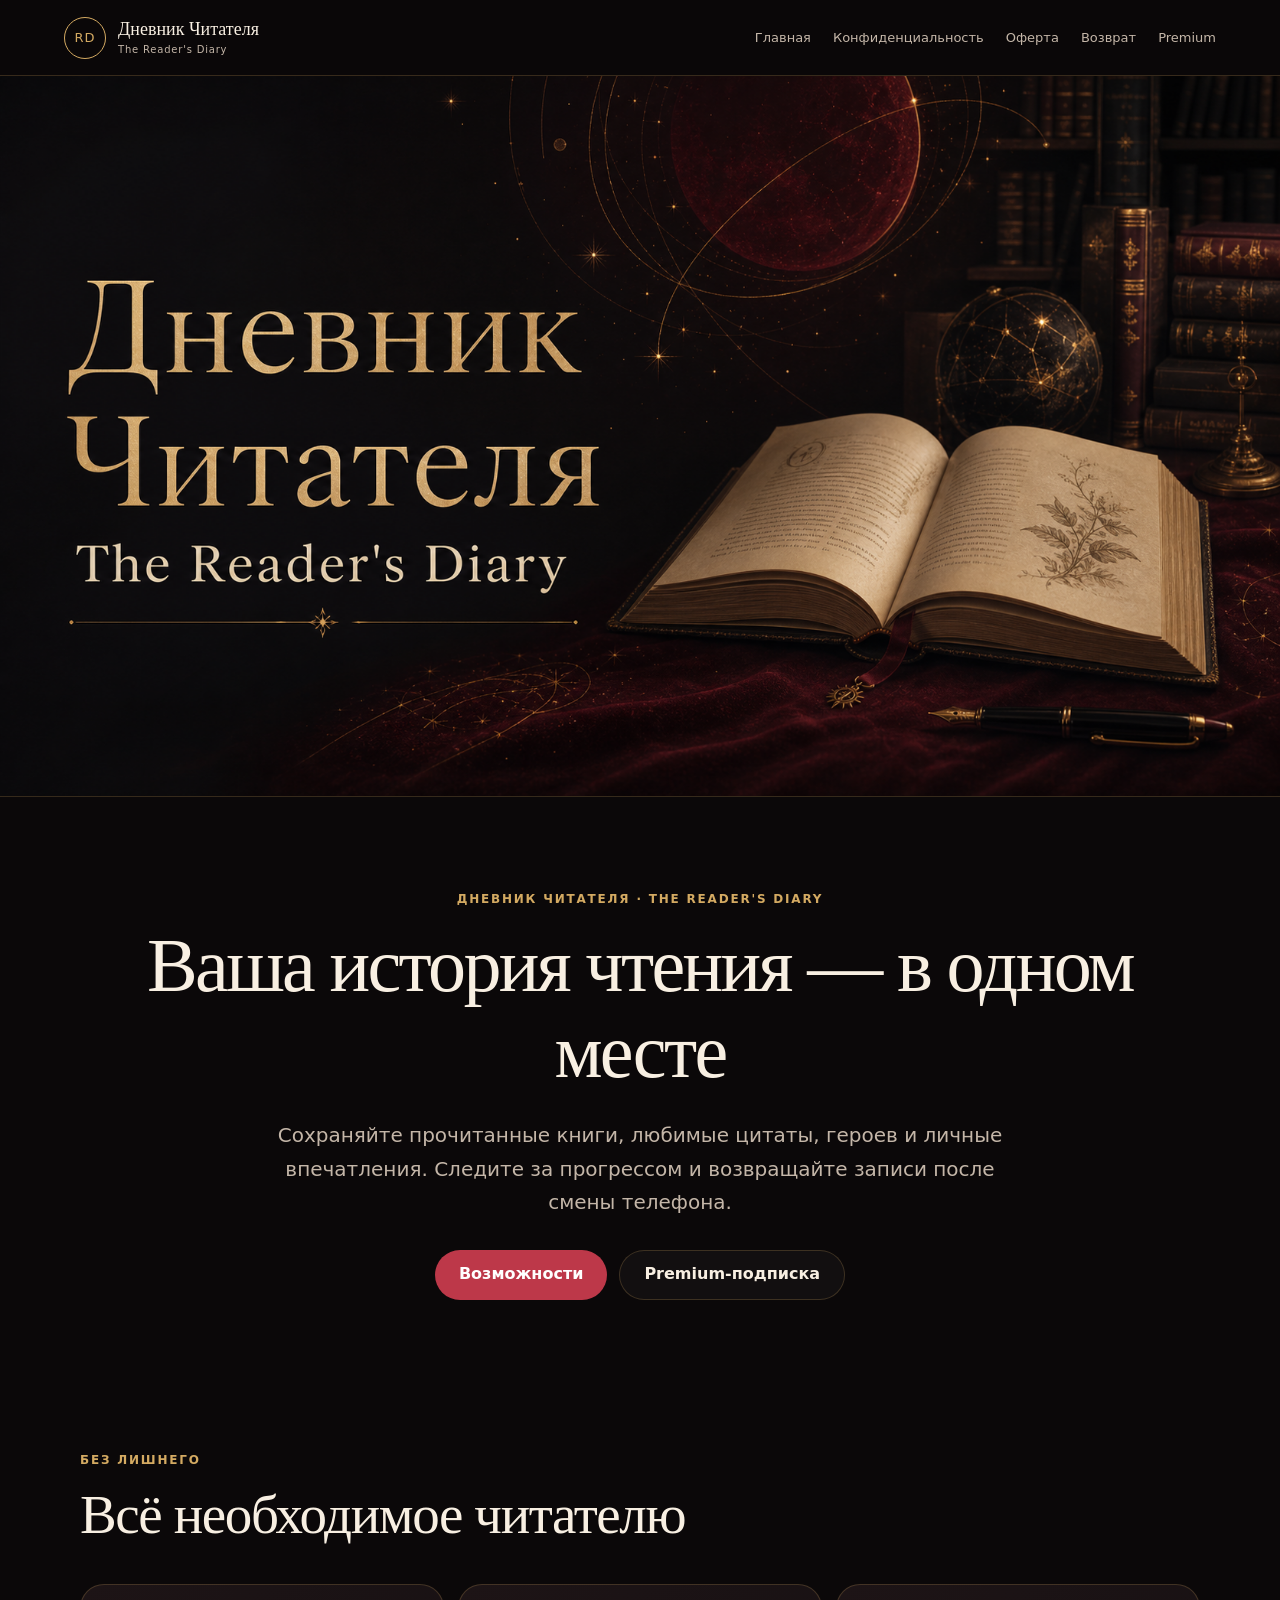
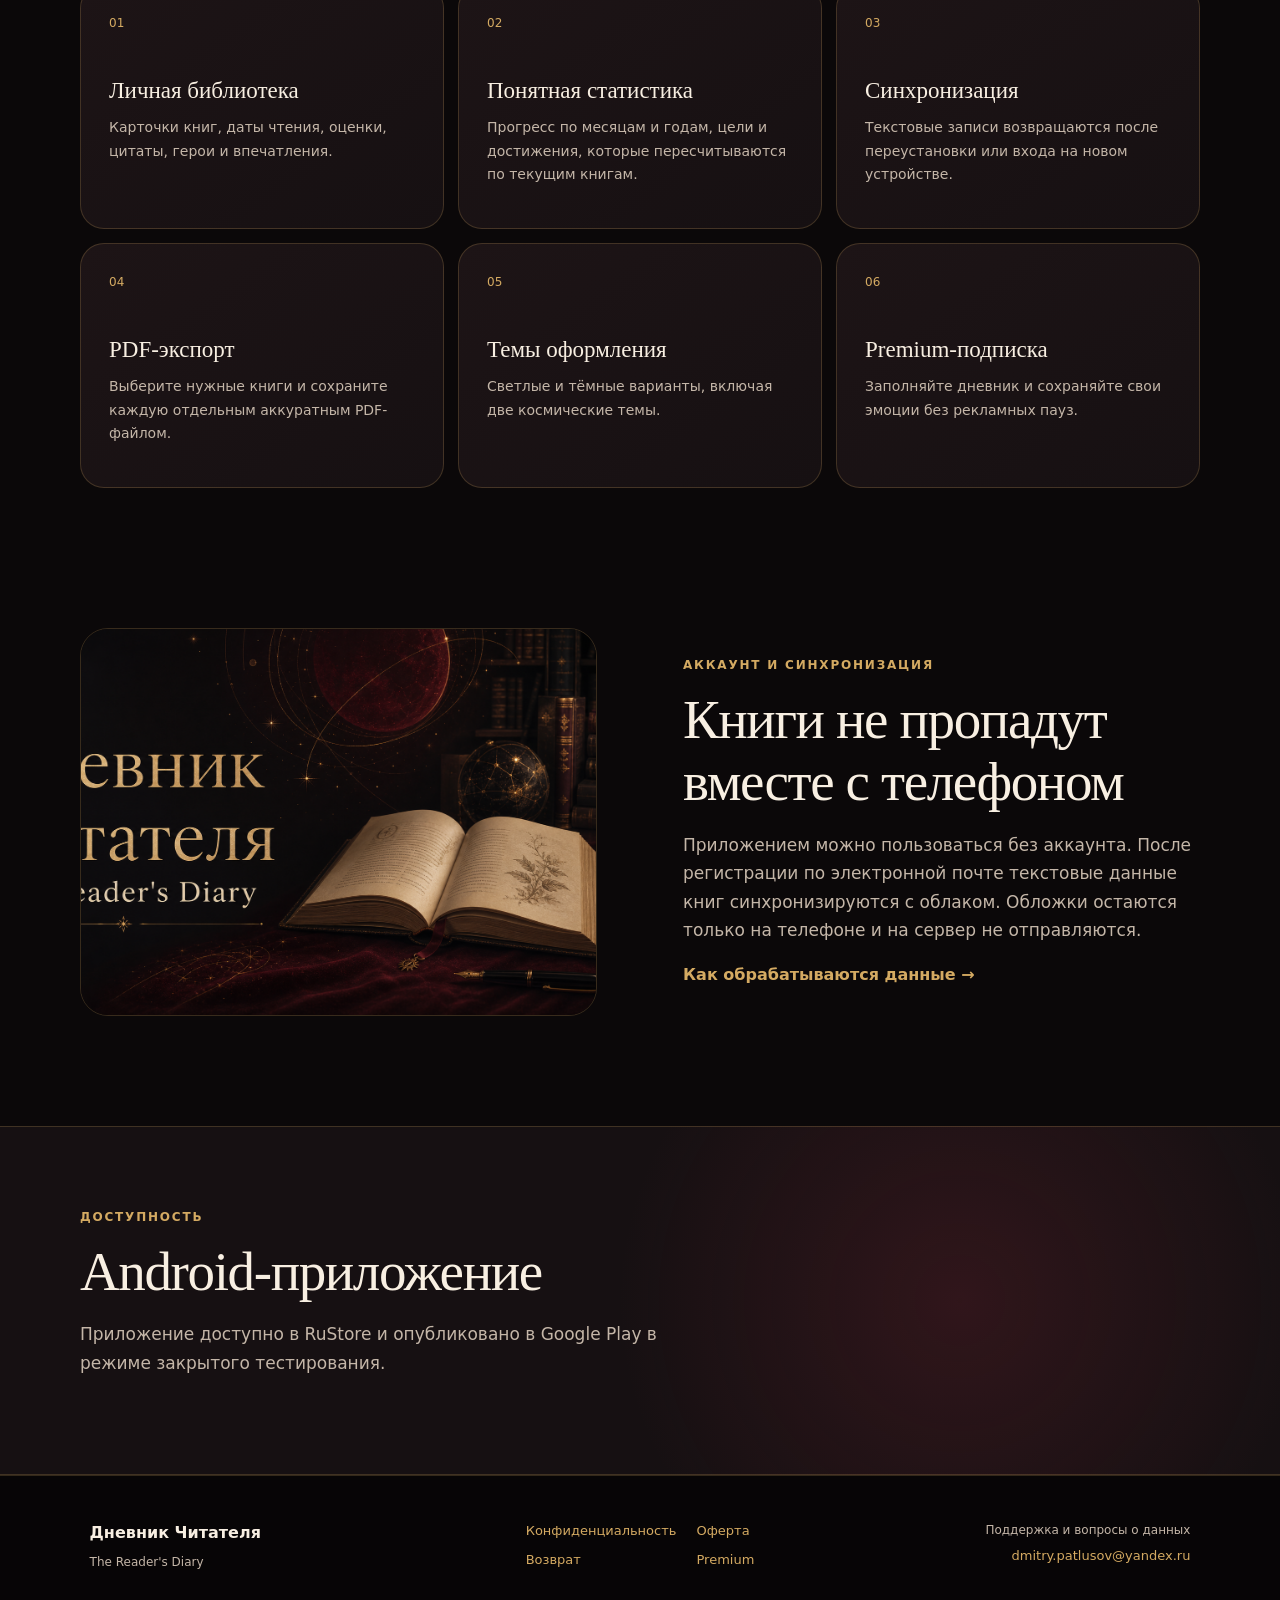
==== index.html @ 4d22120c "Публикация официального сайта" ====
<!DOCTYPE html><html lang="ru"><head><meta charSet="utf-8"/><meta name="viewport" content="width=device-width, initial-scale=1"/><link rel="preload" href="/og.png" as="image"/><link rel="stylesheet" href="/styles.css"/><title>Дневник Читателя — The Reader&#x27;s Diary</title><meta name="description" content="Официальный сайт приложения «Дневник Читателя»: книги, цитаты, статистика, синхронизация и Premium."/><meta property="og:title" content="Дневник Читателя — The Reader&#x27;s Diary"/><meta property="og:description" content="Сохраняйте книги, цитаты и личные впечатления."/><meta property="og:type" content="website"/><meta property="og:locale" content="ru_RU"/><meta property="og:image" content="https://readersdiaryapp.ru/og.png"/><meta name="twitter:card" content="summary_large_image"/><meta name="twitter:title" content="Дневник Читателя — The Reader&#x27;s Diary"/><meta name="twitter:description" content="Сохраняйте книги, цитаты и личные впечатления."/><meta name="twitter:image" content="https://readersdiaryapp.ru/og.png"/>
</head><body><header class="topbar"><a href="/" class="brand" aria-label="На главную"><span class="brandMark">RD</span><span><b>Дневник Читателя</b><small>The Reader&#x27;s Diary</small></span></a><nav aria-label="Основная навигация"><a href="/">Главная</a><a href="/privacy.html">Конфиденциальность</a><a href="/offer.html">Оферта</a><a href="/refunds.html">Возврат</a><a href="/premium.html">Premium</a></nav></header><main><section class="homeHero"><img src="/og.png" alt="Дневник Читателя — книга в домашней библиотеке"/></section><section class="intro contentWidth"><p class="eyebrow">Дневник Читателя · The Reader&#x27;s Diary</p><h1>Ваша история чтения — в одном месте</h1><p class="lead">Сохраняйте прочитанные книги, любимые цитаты, героев и личные впечатления. Следите за прогрессом и возвращайте записи после смены телефона.</p><div class="buttonRow"><a class="primaryButton" href="#possibilities">Возможности</a><a href="/premium.html" class="secondaryButton">Premium-подписка</a></div></section><section class="featureSection contentWidth" id="possibilities"><div class="sectionHeading"><p class="eyebrow">Без лишнего</p><h2>Всё необходимое читателю</h2></div><div class="featureGrid"><article class="featureCard"><span>01</span><h3>Личная библиотека</h3><p>Карточки книг, даты чтения, оценки, цитаты, герои и впечатления.</p></article><article class="featureCard"><span>02</span><h3>Понятная статистика</h3><p>Прогресс по месяцам и годам, цели и достижения, которые пересчитываются по текущим книгам.</p></article><article class="featureCard"><span>03</span><h3>Синхронизация</h3><p>Текстовые записи возвращаются после переустановки или входа на новом устройстве.</p></article><article class="featureCard"><span>04</span><h3>PDF-экспорт</h3><p>Выберите нужные книги и сохраните каждую отдельным аккуратным PDF-файлом.</p></article><article class="featureCard"><span>05</span><h3>Темы оформления</h3><p>Светлые и тёмные варианты, включая две космические темы.</p></article><article class="featureCard"><span>06</span><h3>Premium-подписка</h3><p>Заполняйте дневник и сохраняйте свои эмоции без рекламных пауз.</p></article></div></section><section class="syncSection contentWidth"><div class="visualCrop"><img src="/og.png" alt=""/></div><div><p class="eyebrow">Аккаунт и синхронизация</p><h2>Книги не пропадут вместе с телефоном</h2><p>Приложением можно пользоваться без аккаунта. После регистрации по электронной почте текстовые данные книг синхронизируются с облаком. Обложки остаются только на телефоне и на сервер не отправляются.</p><a href="/privacy.html" class="textLink">Как обрабатываются данные →</a></div></section><section class="storeSection"><div class="contentWidth"><p class="eyebrow">Доступность</p><h2>Android-приложение</h2><p>Приложение доступно в RuStore и опубликовано в Google Play в режиме закрытого тестирования.</p></div></section></main><footer><div><b>Дневник Читателя</b><span>The Reader&#x27;s Diary</span></div><div class="footerLinks"><a href="/privacy.html">Конфиденциальность</a><a href="/offer.html">Оферта</a><a href="/refunds.html">Возврат</a><a href="/premium.html">Premium</a></div><div><span>Поддержка и вопросы о данных</span><a href="mailto:dmitry.patlusov@yandex.ru">dmitry.patlusov@yandex.ru</a></div></footer></body></html>
---- styles.css ----
:root {
  --paper: #f4ecdf;
  --ink: #f8efe2;
  --muted: #c4b6a8;
  --night: #0b0809;
  --panel: #161012;
  --panel-2: #1d1416;
  --wine: #7e2634;
  --red: #bd3849;
  --gold: #d4aa62;
  --line: rgba(212, 170, 98, .22);
}

* { box-sizing: border-box; }
html { scroll-behavior: smooth; }
body {
  margin: 0;
  background: var(--night);
  color: var(--ink);
  font-family: Inter, ui-sans-serif, system-ui, -apple-system, "Segoe UI", sans-serif;
  line-height: 1.68;
}
a { color: inherit; }
img { display: block; max-width: 100%; }
.contentWidth { width: min(1120px, calc(100% - 40px)); margin-inline: auto; }

.topbar {
  position: sticky;
  top: 0;
  z-index: 20;
  display: flex;
  min-height: 76px;
  align-items: center;
  justify-content: space-between;
  gap: 28px;
  padding: 12px clamp(20px, 5vw, 72px);
  border-bottom: 1px solid var(--line);
  background: rgba(11, 8, 9, .92);
  backdrop-filter: blur(18px);
}
.brand { display: flex; align-items: center; gap: 12px; text-decoration: none; }
.brand > span:last-child { display: grid; line-height: 1.15; }
.brand b { font-family: Georgia, serif; font-size: 18px; font-weight: 500; }
.brand small { margin-top: 4px; color: var(--muted); font-size: 10px; letter-spacing: .08em; }
.brandMark {
  display: grid;
  width: 42px;
  height: 42px;
  flex: 0 0 42px;
  place-items: center;
  border: 1px solid var(--gold);
  border-radius: 50%;
  color: var(--gold);
  font-size: 13px;
  letter-spacing: .08em;
}
nav { display: flex; flex-wrap: wrap; justify-content: flex-end; gap: 22px; }
nav a { color: var(--muted); text-decoration: none; font-size: 13px; }
nav a:hover, footer a:hover, .textLink:hover { color: var(--gold); }

.homeHero { overflow: hidden; border-bottom: 1px solid var(--line); background: #090708; }
.homeHero img { width: 100%; max-height: 720px; object-fit: cover; }
.intro { padding: 92px 0 78px; text-align: center; }
.intro .lead { max-width: 780px; margin-inline: auto; }
.eyebrow { margin: 0 0 14px; color: var(--gold); font-size: 12px; font-weight: 800; letter-spacing: .15em; text-transform: uppercase; }
h1, h2, h3 { font-family: Georgia, "Times New Roman", serif; line-height: 1.13; }
h1 { margin: 0; font-size: clamp(44px, 6vw, 76px); font-weight: 500; letter-spacing: -.035em; }
h2 { margin: 0; font-size: clamp(34px, 4.5vw, 55px); font-weight: 500; letter-spacing: -.025em; }
h3 { margin: 0; font-size: 23px; font-weight: 500; }
.lead { margin-top: 24px; color: var(--muted); font-size: clamp(17px, 2vw, 20px); }
.buttonRow { display: flex; flex-wrap: wrap; justify-content: center; gap: 12px; margin-top: 30px; }
.primaryButton, .secondaryButton {
  display: inline-flex;
  min-height: 50px;
  align-items: center;
  justify-content: center;
  padding: 0 24px;
  border-radius: 999px;
  text-decoration: none;
  font-weight: 750;
}
.primaryButton { background: var(--red); color: white; }
.secondaryButton { border: 1px solid var(--line); background: rgba(255,255,255,.03); }

.featureSection { padding: 72px 0 110px; }
.sectionHeading { max-width: 720px; margin-bottom: 38px; }
.featureGrid { display: grid; grid-template-columns: repeat(3, 1fr); gap: 14px; }
.featureCard {
  min-height: 245px;
  padding: 28px;
  border: 1px solid var(--line);
  border-radius: 24px;
  background: linear-gradient(145deg, var(--panel-2), var(--panel));
}
.featureCard > span { display: block; margin-bottom: 45px; color: var(--gold); font-size: 12px; }
.featureCard p { margin: 12px 0 0; color: var(--muted); font-size: 14px; }

.syncSection { display: grid; grid-template-columns: 1fr 1fr; align-items: center; gap: clamp(36px, 7vw, 86px); padding: 30px 0 110px; }
.syncSection p:not(.eyebrow) { color: var(--muted); font-size: 17px; }
.visualCrop { overflow: hidden; aspect-ratio: 4 / 3; border: 1px solid var(--line); border-radius: 28px; }
.visualCrop img { width: 100%; height: 100%; object-fit: cover; object-position: 74% center; transform: scale(1.02); }
.textLink { color: var(--gold); font-weight: 700; text-decoration: none; }
.storeSection { padding: 80px 0; border-block: 1px solid var(--line); background: radial-gradient(circle at 75% 50%, rgba(126,38,52,.25), transparent 35%), var(--panel); }
.storeSection p:not(.eyebrow) { max-width: 650px; color: var(--muted); font-size: 17px; }

.pageHero {
  display: grid;
  grid-template-columns: minmax(0, .9fr) minmax(360px, 1.1fr);
  min-height: 470px;
  align-items: center;
  gap: clamp(30px, 6vw, 90px);
  padding: 64px clamp(20px, 7vw, 110px);
  border-bottom: 1px solid var(--line);
  background: radial-gradient(circle at 25% 30%, rgba(126,38,52,.22), transparent 35%), var(--night);
}
.pageHero > div:first-child { max-width: 720px; }
.pageHero p:not(.eyebrow) { max-width: 640px; margin-top: 22px; color: var(--muted); font-size: 17px; }
.pageHeroImage { overflow: hidden; aspect-ratio: 16 / 9; border: 1px solid var(--line); border-radius: 26px; box-shadow: 0 28px 70px rgba(0,0,0,.4); }
.pageHeroImage img { width: 100%; height: 100%; object-fit: cover; object-position: 78% center; }

.document { padding: 58px 0 110px; }
.document > section {
  display: grid;
  grid-template-columns: 70px minmax(0, 1fr);
  gap: 24px;
  padding: 46px 0;
  border-bottom: 1px solid var(--line);
}
.document > section:last-child { border-bottom: 0; }
.sectionNumber { padding-top: 8px; color: var(--gold); font-size: 12px; letter-spacing: .1em; }
.document h2 { font-size: clamp(28px, 3.5vw, 40px); }
.document p, .document li { color: var(--muted); }
.document a { color: var(--gold); }
.document ul { display: grid; gap: 11px; padding-left: 22px; }
.document aside { margin-top: 24px; padding: 24px; border: 1px solid var(--line); border-radius: 20px; background: var(--panel); }
.document aside b { color: var(--ink); }
.document aside p:last-child, .document aside ol:last-child { margin-bottom: 0; }
.document .danger { border-color: rgba(189,56,73,.45); background: linear-gradient(145deg, rgba(126,38,52,.22), var(--panel)); }
.table { overflow: hidden; margin: 24px 0; border: 1px solid var(--line); border-radius: 20px; }
.table div { display: grid; grid-template-columns: minmax(180px, .34fr) 1fr; gap: 22px; padding: 18px 20px; border-bottom: 1px solid var(--line); background: var(--panel); }
.table div:last-child { border-bottom: 0; }
.table span { color: var(--muted); }
.tariffGrid { display: grid; grid-template-columns: repeat(3, 1fr); gap: 12px; margin: 24px 0; }
.tariffGrid div { padding: 20px; border: 1px solid var(--line); border-radius: 999px; background: var(--panel); text-align: center; }
.tariffGrid.featured div:first-child { border-color: var(--gold); color: var(--gold); }

footer {
  display: grid;
  grid-template-columns: 1fr auto 1fr;
  align-items: start;
  gap: 36px;
  padding: 44px clamp(20px, 7vw, 110px);
  border-top: 1px solid var(--line);
  background: #070506;
}
footer > div { display: grid; gap: 5px; }
footer > div:last-child { justify-self: end; text-align: right; }
footer span { color: var(--muted); font-size: 12px; }
footer a { color: var(--gold); text-decoration: none; font-size: 13px; }
.footerLinks { grid-template-columns: repeat(2, auto); gap: 7px 20px; }

@media (max-width: 850px) {
  nav { display: none; }
  .homeHero img { min-height: 360px; object-fit: cover; object-position: 60% center; }
  .featureGrid { grid-template-columns: repeat(2, 1fr); }
  .syncSection, .pageHero { grid-template-columns: 1fr; }
  .pageHero { min-height: auto; padding-block: 56px; }
  .pageHeroImage { order: -1; }
  .tariffGrid { grid-template-columns: repeat(2, 1fr); }
  footer { grid-template-columns: 1fr; }
  footer > div:last-child { justify-self: start; text-align: left; }
}

@media (max-width: 560px) {
  .brand small { display: none; }
  .homeHero img { min-height: 290px; object-position: 63% center; }
  .intro { padding-top: 64px; }
  .featureGrid { grid-template-columns: 1fr; }
  .featureCard { min-height: 205px; }
  .document > section { grid-template-columns: 1fr; gap: 6px; padding: 38px 0; }
  .table div { grid-template-columns: 1fr; gap: 5px; }
  .tariffGrid { grid-template-columns: 1fr; }
  .buttonRow { align-items: stretch; flex-direction: column; }
  .pageHero { padding-inline: 20px; }
  .pageHeroImage { border-radius: 18px; }
}

@media (prefers-reduced-motion: reduce) { html { scroll-behavior: auto; } }
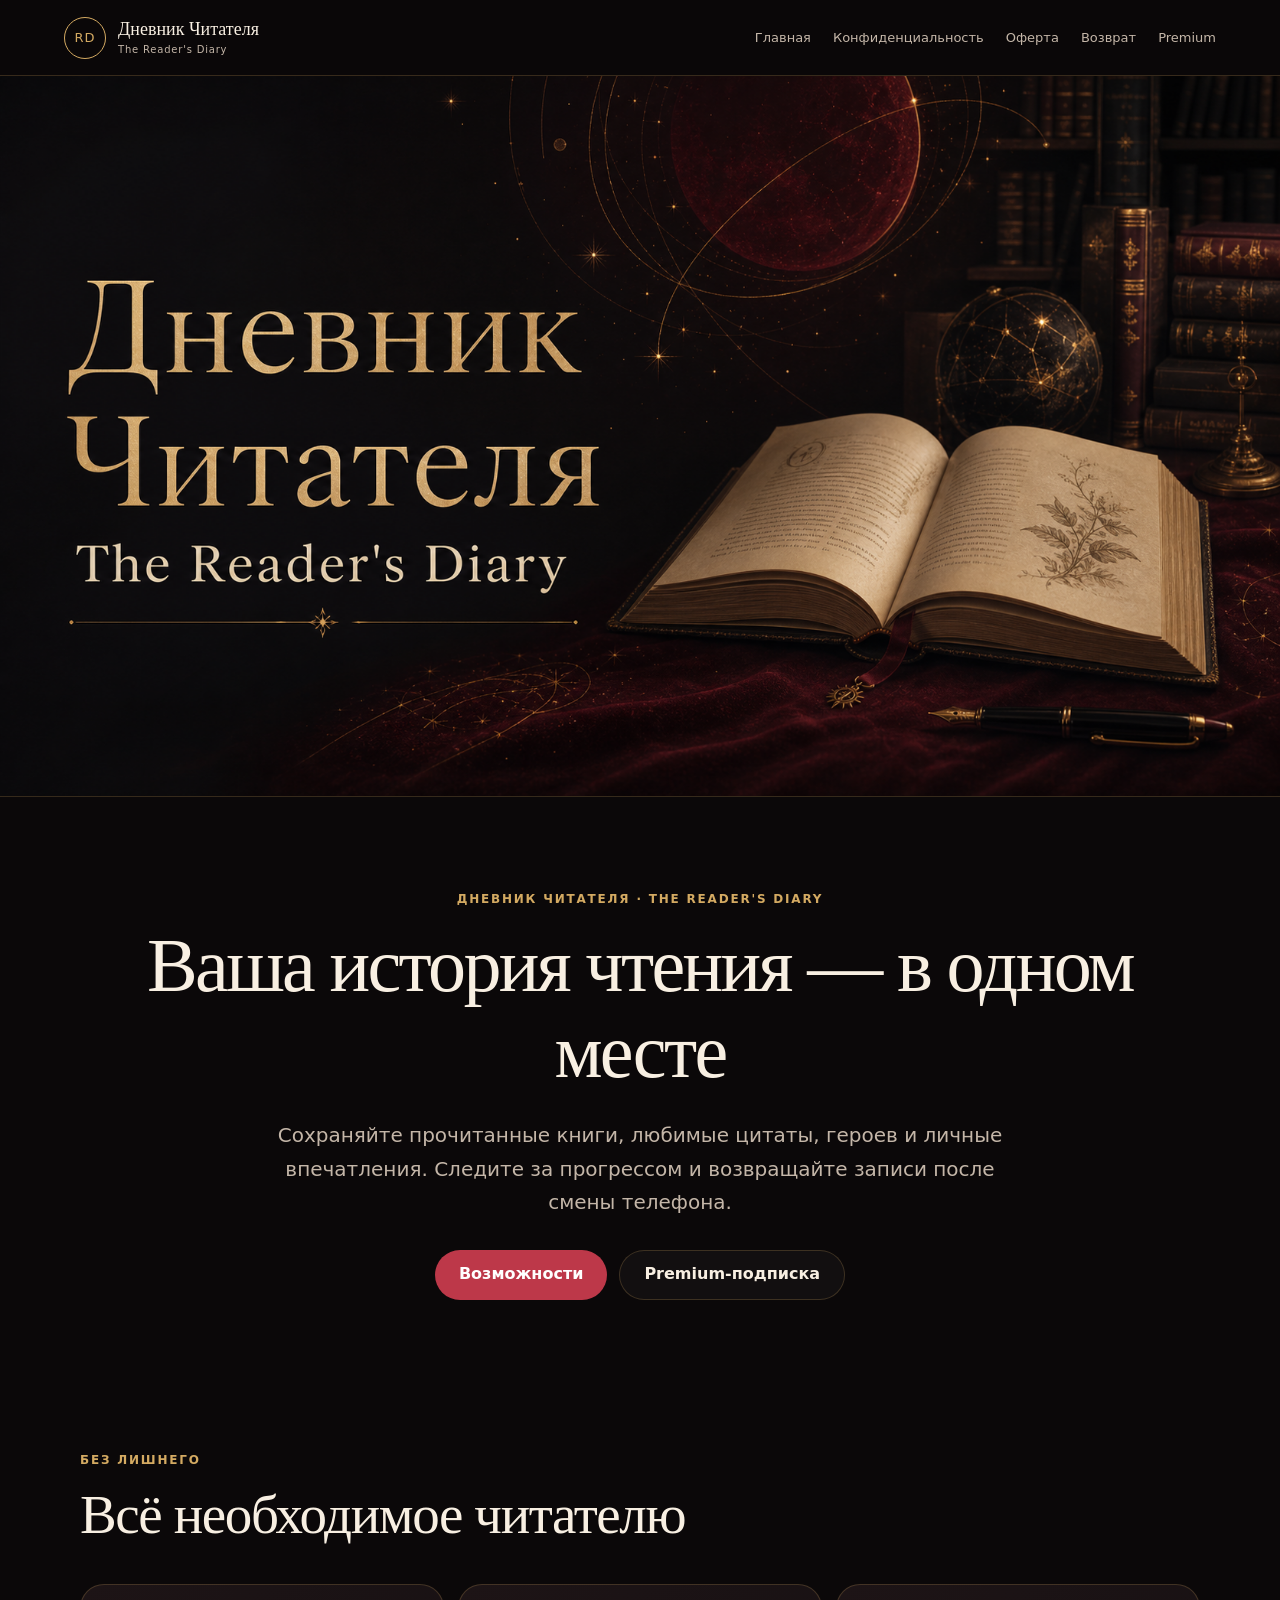
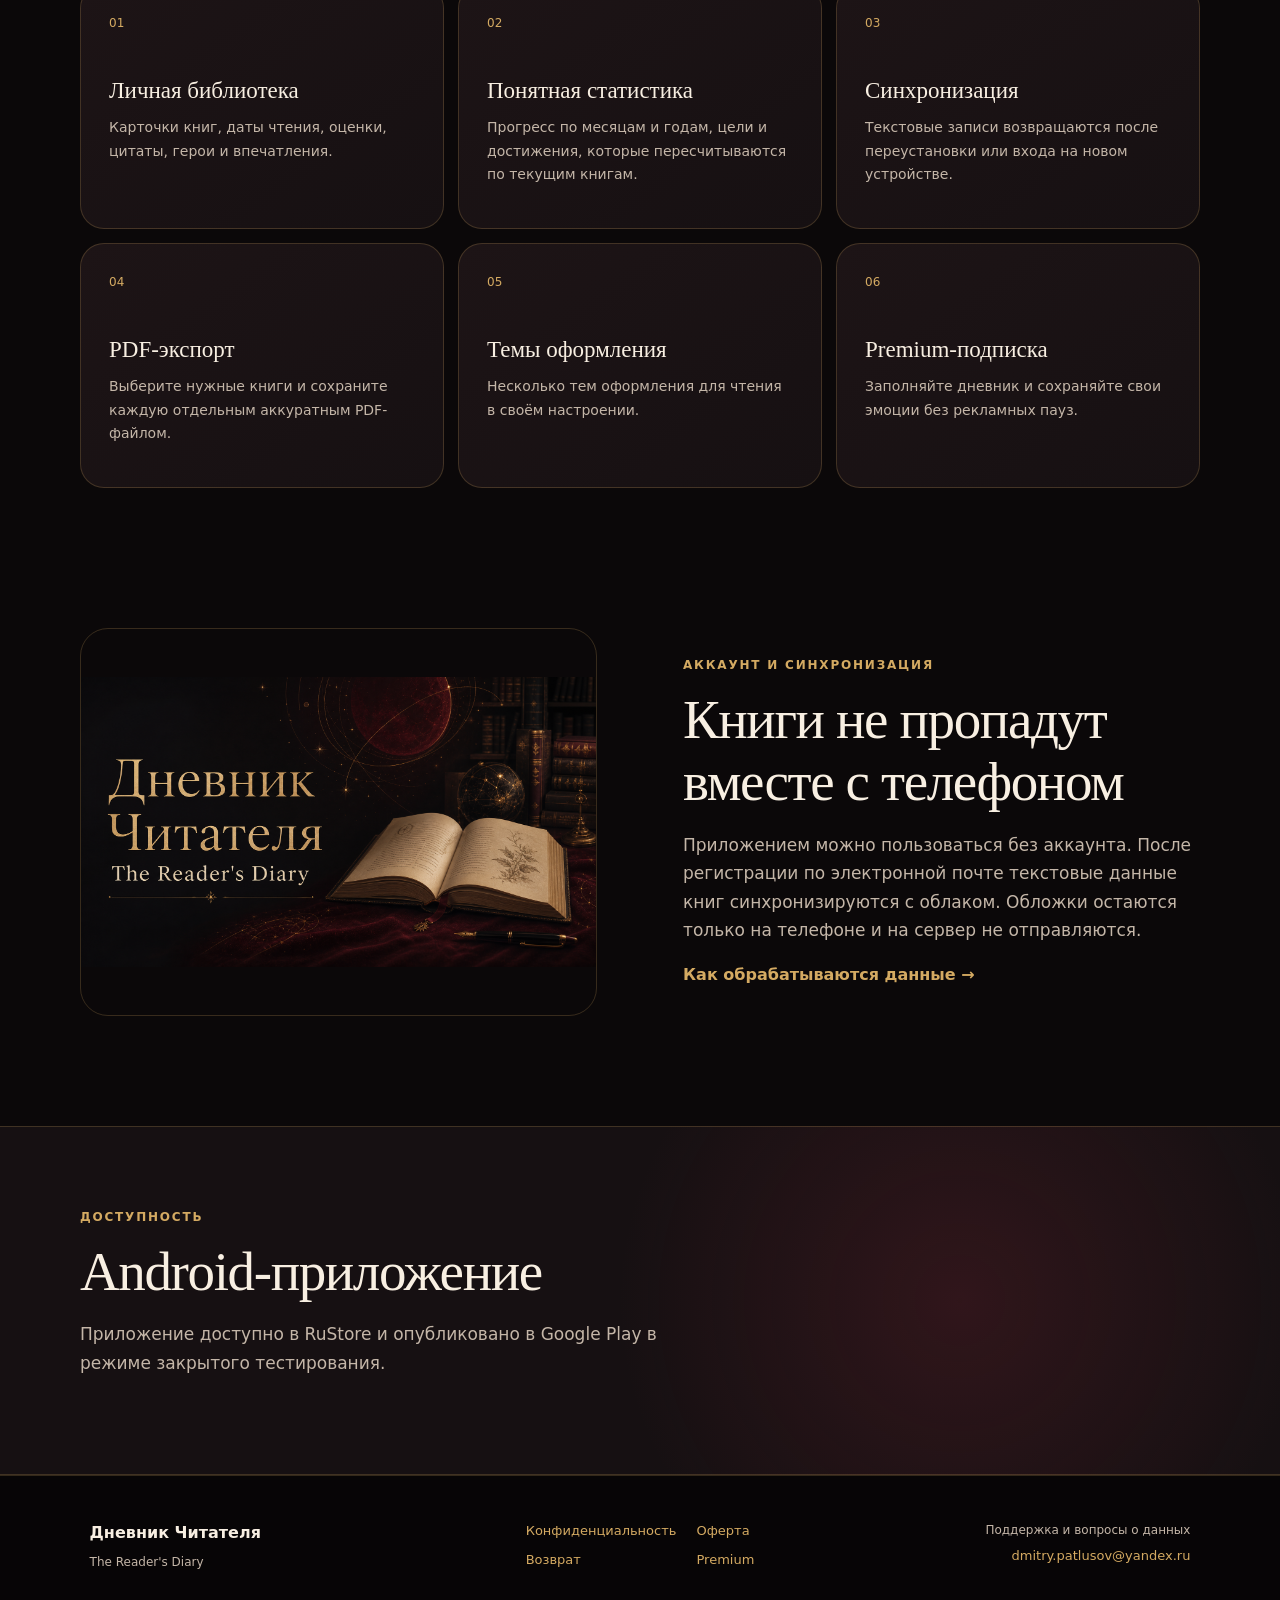
==== commit a2566630: "Add web Premium payment flow" ====
--- a/index.html
+++ b/index.html
@@ -1,2 +1 @@
-<!DOCTYPE html><html lang="ru"><head><meta charSet="utf-8"/><meta name="viewport" content="width=device-width, initial-scale=1"/><link rel="preload" href="/og.png" as="image"/><link rel="stylesheet" href="/styles.css"/><title>Дневник Читателя — The Reader&#x27;s Diary</title><meta name="description" content="Официальный сайт приложения «Дневник Читателя»: книги, цитаты, статистика, синхронизация и Premium."/><meta property="og:title" content="Дневник Читателя — The Reader&#x27;s Diary"/><meta property="og:description" content="Сохраняйте книги, цитаты и личные впечатления."/><meta property="og:type" content="website"/><meta property="og:locale" content="ru_RU"/><meta property="og:image" content="https://readersdiaryapp.ru/og.png"/><meta name="twitter:card" content="summary_large_image"/><meta name="twitter:title" content="Дневник Читателя — The Reader&#x27;s Diary"/><meta name="twitter:description" content="Сохраняйте книги, цитаты и личные впечатления."/><meta name="twitter:image" content="https://readersdiaryapp.ru/og.png"/>
-</head><body><header class="topbar"><a href="/" class="brand" aria-label="На главную"><span class="brandMark">RD</span><span><b>Дневник Читателя</b><small>The Reader&#x27;s Diary</small></span></a><nav aria-label="Основная навигация"><a href="/">Главная</a><a href="/privacy.html">Конфиденциальность</a><a href="/offer.html">Оферта</a><a href="/refunds.html">Возврат</a><a href="/premium.html">Premium</a></nav></header><main><section class="homeHero"><img src="/og.png" alt="Дневник Читателя — книга в домашней библиотеке"/></section><section class="intro contentWidth"><p class="eyebrow">Дневник Читателя · The Reader&#x27;s Diary</p><h1>Ваша история чтения — в одном месте</h1><p class="lead">Сохраняйте прочитанные книги, любимые цитаты, героев и личные впечатления. Следите за прогрессом и возвращайте записи после смены телефона.</p><div class="buttonRow"><a class="primaryButton" href="#possibilities">Возможности</a><a href="/premium.html" class="secondaryButton">Premium-подписка</a></div></section><section class="featureSection contentWidth" id="possibilities"><div class="sectionHeading"><p class="eyebrow">Без лишнего</p><h2>Всё необходимое читателю</h2></div><div class="featureGrid"><article class="featureCard"><span>01</span><h3>Личная библиотека</h3><p>Карточки книг, даты чтения, оценки, цитаты, герои и впечатления.</p></article><article class="featureCard"><span>02</span><h3>Понятная статистика</h3><p>Прогресс по месяцам и годам, цели и достижения, которые пересчитываются по текущим книгам.</p></article><article class="featureCard"><span>03</span><h3>Синхронизация</h3><p>Текстовые записи возвращаются после переустановки или входа на новом устройстве.</p></article><article class="featureCard"><span>04</span><h3>PDF-экспорт</h3><p>Выберите нужные книги и сохраните каждую отдельным аккуратным PDF-файлом.</p></article><article class="featureCard"><span>05</span><h3>Темы оформления</h3><p>Светлые и тёмные варианты, включая две космические темы.</p></article><article class="featureCard"><span>06</span><h3>Premium-подписка</h3><p>Заполняйте дневник и сохраняйте свои эмоции без рекламных пауз.</p></article></div></section><section class="syncSection contentWidth"><div class="visualCrop"><img src="/og.png" alt=""/></div><div><p class="eyebrow">Аккаунт и синхронизация</p><h2>Книги не пропадут вместе с телефоном</h2><p>Приложением можно пользоваться без аккаунта. После регистрации по электронной почте текстовые данные книг синхронизируются с облаком. Обложки остаются только на телефоне и на сервер не отправляются.</p><a href="/privacy.html" class="textLink">Как обрабатываются данные →</a></div></section><section class="storeSection"><div class="contentWidth"><p class="eyebrow">Доступность</p><h2>Android-приложение</h2><p>Приложение доступно в RuStore и опубликовано в Google Play в режиме закрытого тестирования.</p></div></section></main><footer><div><b>Дневник Читателя</b><span>The Reader&#x27;s Diary</span></div><div class="footerLinks"><a href="/privacy.html">Конфиденциальность</a><a href="/offer.html">Оферта</a><a href="/refunds.html">Возврат</a><a href="/premium.html">Premium</a></div><div><span>Поддержка и вопросы о данных</span><a href="mailto:dmitry.patlusov@yandex.ru">dmitry.patlusov@yandex.ru</a></div></footer></body></html>+<!doctype html><html lang="ru"><head><meta charset="utf-8"/><meta name="viewport" content="width=device-width,initial-scale=1"/><title>Дневник Читателя — The Reader's Diary</title><meta name="description" content="Личный дневник чтения: книги, цитаты, впечатления, статистика и синхронизация."/><link rel="stylesheet" href="/styles.css"/></head><body><header class="topbar"><a href="/" class="brand" aria-label="На главную"><span class="brandMark">RD</span><span><b>Дневник Читателя</b><small>The Reader's Diary</small></span></a><nav aria-label="Основная навигация"><a href="/">Главная</a><a href="/privacy.html">Конфиденциальность</a><a href="/offer.html">Оферта</a><a href="/refunds.html">Возврат</a><a href="/premium.html">Premium</a></nav></header><main><section class="homeHero"><img src="/og.png" alt="Дневник Читателя — книга в домашней библиотеке"/></section><section class="intro contentWidth"><p class="eyebrow">Дневник Читателя · The Reader's Diary</p><h1>Ваша история чтения — в одном месте</h1><p class="lead">Сохраняйте прочитанные книги, любимые цитаты, героев и личные впечатления. Следите за прогрессом и возвращайте записи после смены телефона.</p><div class="buttonRow"><a class="primaryButton" href="#possibilities">Возможности</a><a href="/premium.html" class="secondaryButton">Premium-подписка</a></div></section><section class="featureSection contentWidth" id="possibilities"><div class="sectionHeading"><p class="eyebrow">Без лишнего</p><h2>Всё необходимое читателю</h2></div><div class="featureGrid"><article class="featureCard"><span>01</span><h3>Личная библиотека</h3><p>Карточки книг, даты чтения, оценки, цитаты, герои и впечатления.</p></article><article class="featureCard"><span>02</span><h3>Понятная статистика</h3><p>Прогресс по месяцам и годам, цели и достижения, которые пересчитываются по текущим книгам.</p></article><article class="featureCard"><span>03</span><h3>Синхронизация</h3><p>Текстовые записи возвращаются после переустановки или входа на новом устройстве.</p></article><article class="featureCard"><span>04</span><h3>PDF-экспорт</h3><p>Выберите нужные книги и сохраните каждую отдельным аккуратным PDF-файлом.</p></article><article class="featureCard"><span>05</span><h3>Темы оформления</h3><p>Несколько тем оформления для чтения в своём настроении.</p></article><article class="featureCard"><span>06</span><h3>Premium-подписка</h3><p>Заполняйте дневник и сохраняйте свои эмоции без рекламных пауз.</p></article></div></section><section class="syncSection contentWidth"><div class="visualCrop"><img src="/og.png" alt=""/></div><div><p class="eyebrow">Аккаунт и синхронизация</p><h2>Книги не пропадут вместе с телефоном</h2><p>Приложением можно пользоваться без аккаунта. После регистрации по электронной почте текстовые данные книг синхронизируются с облаком. Обложки остаются только на телефоне и на сервер не отправляются.</p><a href="/privacy.html" class="textLink">Как обрабатываются данные →</a></div></section><section class="storeSection"><div class="contentWidth"><p class="eyebrow">Доступность</p><h2>Android-приложение</h2><p>Приложение доступно в RuStore и опубликовано в Google Play в режиме закрытого тестирования.</p></div></section></main><footer><div><b>Дневник Читателя</b><span>The Reader's Diary</span></div><div class="footerLinks"><a href="/privacy.html">Конфиденциальность</a><a href="/offer.html">Оферта</a><a href="/refunds.html">Возврат</a><a href="/premium.html">Premium</a></div><div><span>Поддержка и вопросы о данных</span><a href="mailto:dmitry.patlusov@yandex.ru">dmitry.patlusov@yandex.ru</a></div></footer></body></html>
--- a/styles.css
+++ b/styles.css
@@ -100,7 +100,7 @@
 .syncSection { display: grid; grid-template-columns: 1fr 1fr; align-items: center; gap: clamp(36px, 7vw, 86px); padding: 30px 0 110px; }
 .syncSection p:not(.eyebrow) { color: var(--muted); font-size: 17px; }
 .visualCrop { overflow: hidden; aspect-ratio: 4 / 3; border: 1px solid var(--line); border-radius: 28px; }
-.visualCrop img { width: 100%; height: 100%; object-fit: cover; object-position: 74% center; transform: scale(1.02); }
+.visualCrop img { width: 100%; height: 100%; object-fit: contain; object-position: center; }
 .textLink { color: var(--gold); font-weight: 700; text-decoration: none; }
 .storeSection { padding: 80px 0; border-block: 1px solid var(--line); background: radial-gradient(circle at 75% 50%, rgba(126,38,52,.25), transparent 35%), var(--panel); }
 .storeSection p:not(.eyebrow) { max-width: 650px; color: var(--muted); font-size: 17px; }
@@ -145,6 +145,18 @@
 .tariffGrid { display: grid; grid-template-columns: repeat(3, 1fr); gap: 12px; margin: 24px 0; }
 .tariffGrid div { padding: 20px; border: 1px solid var(--line); border-radius: 999px; background: var(--panel); text-align: center; }
 .tariffGrid.featured div:first-child { border-color: var(--gold); color: var(--gold); }
+.accountForm, .promoForm { display: grid; grid-template-columns: 1fr 1fr auto; gap: 12px; margin-top: 24px; align-items: end; }
+.accountForm label, .promoForm label { display: grid; gap: 7px; color: var(--muted); font-size: 13px; }
+.accountForm input, .promoForm input { min-width: 0; height: 50px; border: 1px solid var(--line); border-radius: 12px; padding: 0 14px; background: var(--panel); color: var(--ink); font: inherit; }
+.accountForm .primaryButton, .promoForm .primaryButton { border: 0; cursor: pointer; }
+.paymentState { min-height: 28px; margin-top: 18px; color: var(--gold); font-size: 14px; }
+.paymentState.isError { color: #ef8996; }
+.tariffCards .tariffCard { display: grid; gap: 12px; padding: 22px; border: 1px solid var(--line); border-radius: 22px; background: var(--panel); text-align: center; }
+.tariffCard h3 { font-size: 22px; }
+.tariffCard p { margin: 0; color: var(--gold); font-weight: 750; }
+.tariffCard.featured { border-color: var(--gold); }
+.tariffCard .primaryButton { width: 100%; border: 0; cursor: pointer; font: inherit; }
+.tariffCard button:disabled { cursor: wait; opacity: .65; }
 
 footer {
   display: grid;
@@ -169,6 +181,8 @@
   .pageHero { min-height: auto; padding-block: 56px; }
   .pageHeroImage { order: -1; }
   .tariffGrid { grid-template-columns: repeat(2, 1fr); }
+  .accountForm, .promoForm { grid-template-columns: 1fr 1fr; }
+  .accountForm .primaryButton, .promoForm .primaryButton { grid-column: 1 / -1; }
   footer { grid-template-columns: 1fr; }
   footer > div:last-child { justify-self: start; text-align: left; }
 }
@@ -182,9 +196,10 @@
   .document > section { grid-template-columns: 1fr; gap: 6px; padding: 38px 0; }
   .table div { grid-template-columns: 1fr; gap: 5px; }
   .tariffGrid { grid-template-columns: 1fr; }
+  .accountForm, .promoForm { grid-template-columns: 1fr; }
   .buttonRow { align-items: stretch; flex-direction: column; }
   .pageHero { padding-inline: 20px; }
   .pageHeroImage { border-radius: 18px; }
 }
 
-@media (prefers-reduced-motion: reduce) { html { scroll-behavior: auto; } }
+@media (prefers-reduced-motion: reduce) { html { scroll-behavior: auto; }
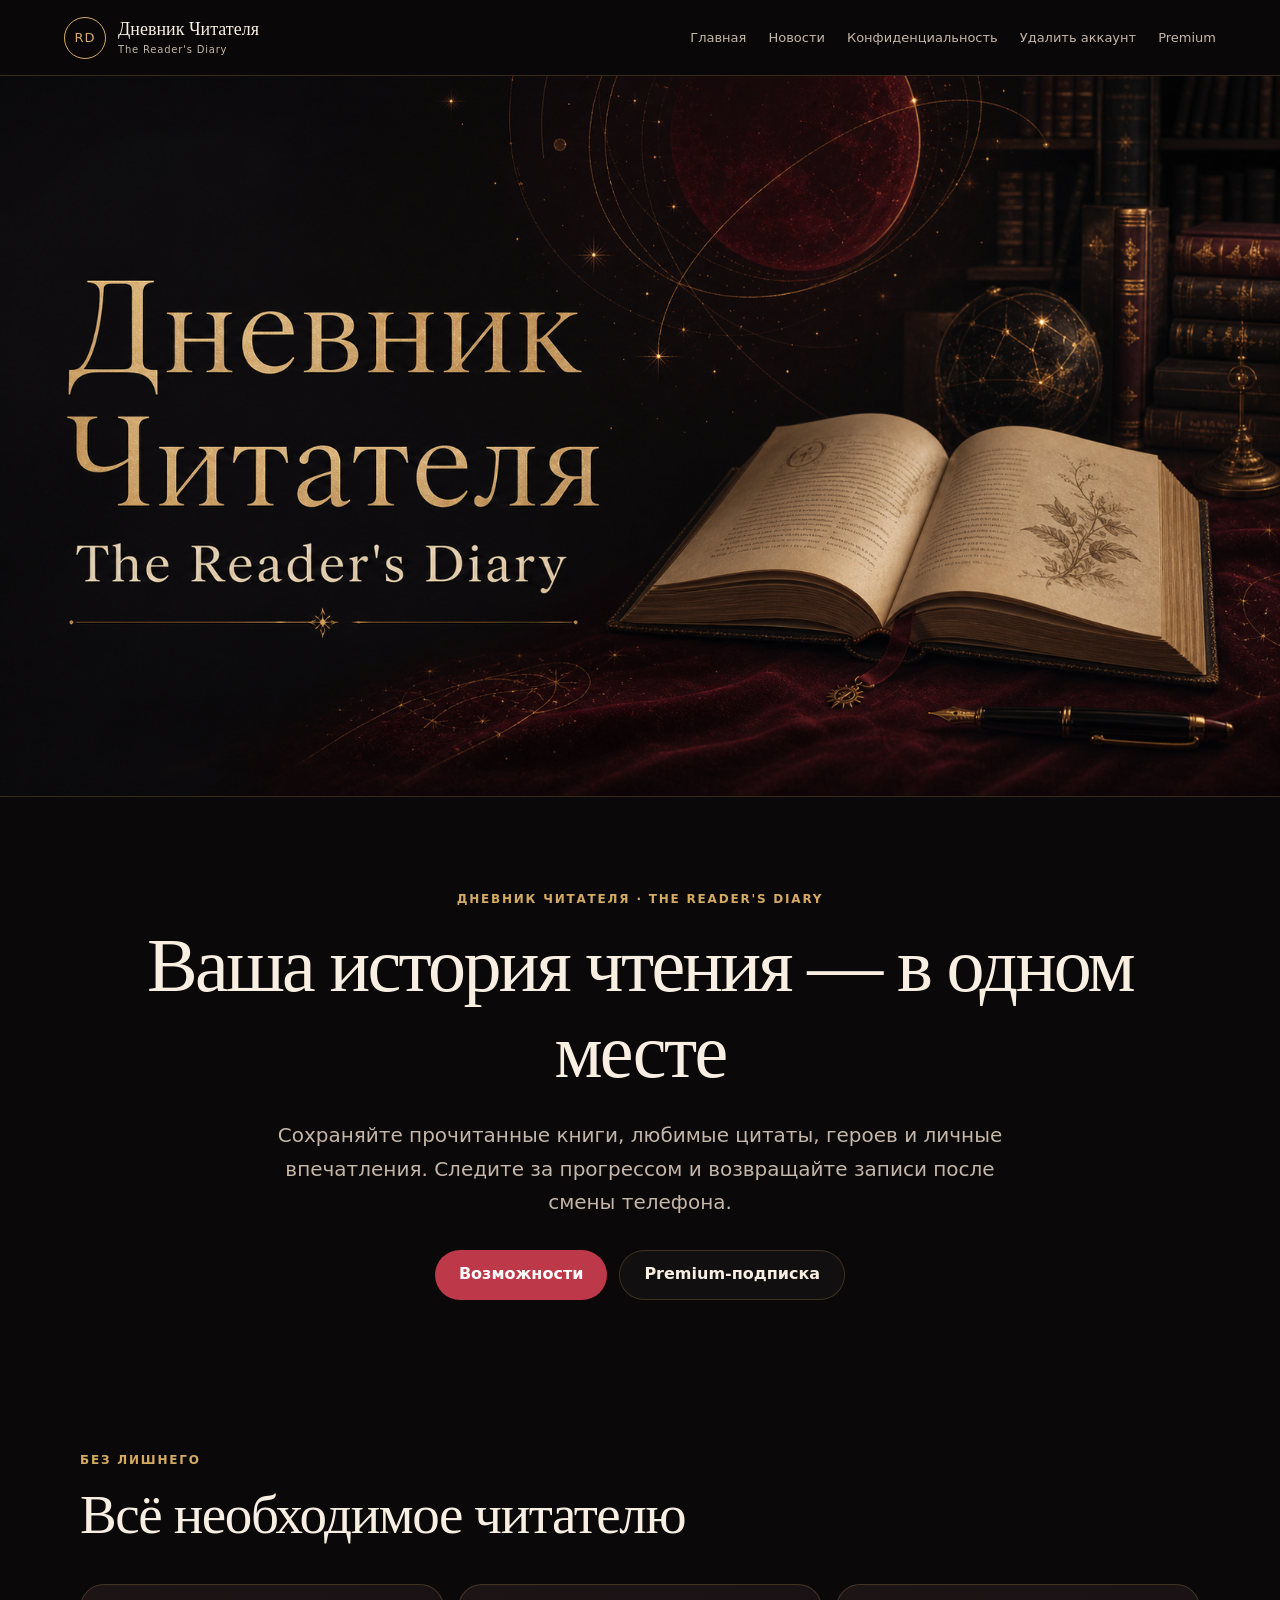
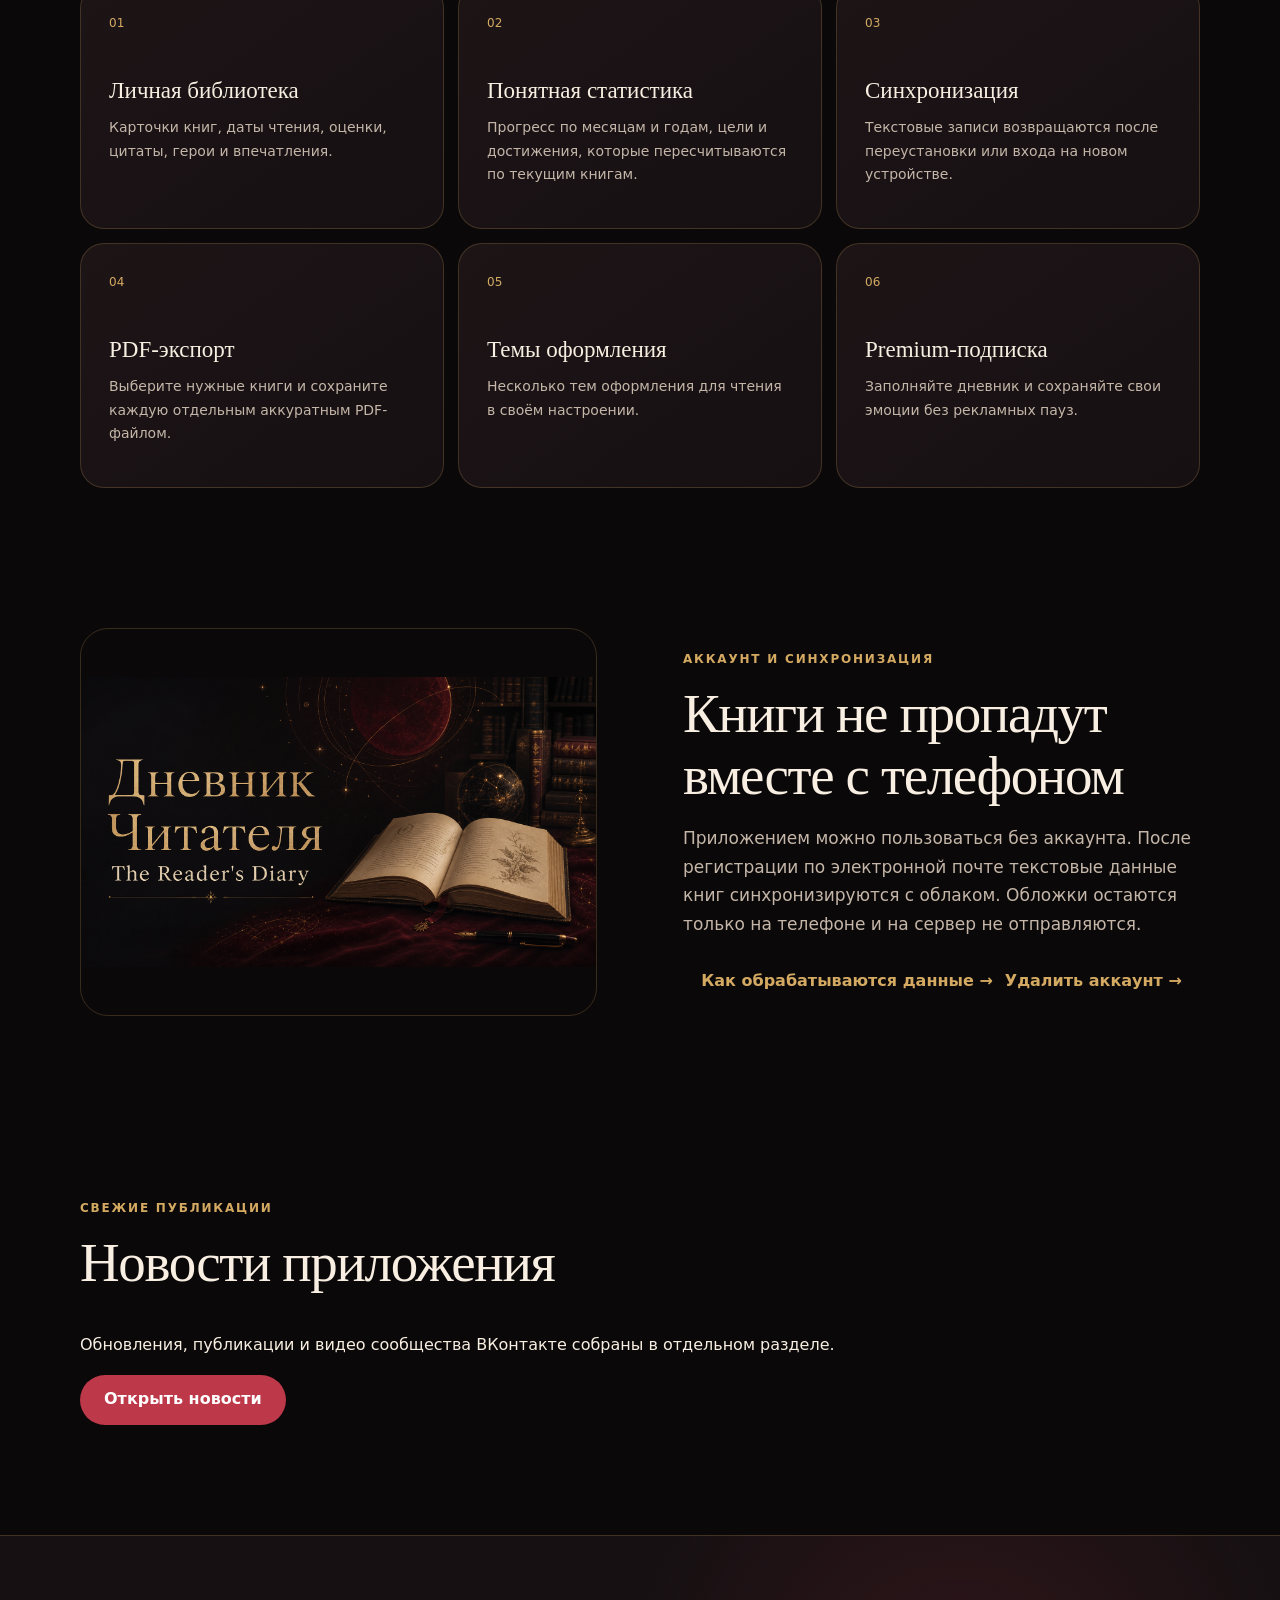
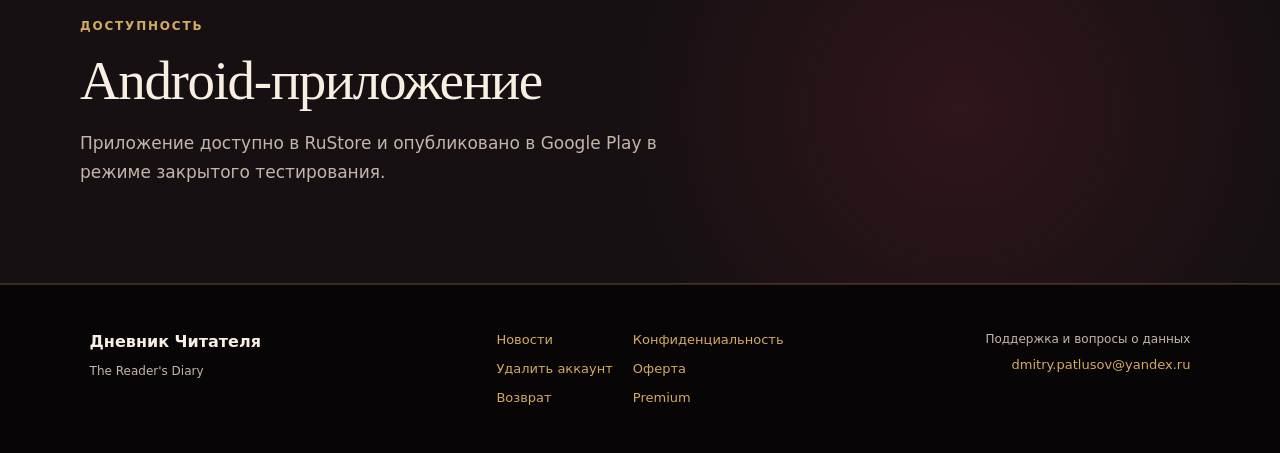
==== commit e23543d3: "Fix web CORS entry points and account deletion flow" ====
--- a/index.html
+++ b/index.html
@@ -1 +1,22 @@
-<!doctype html><html lang="ru"><head><meta charset="utf-8"/><meta name="viewport" content="width=device-width,initial-scale=1"/><title>Дневник Читателя — The Reader's Diary</title><meta name="description" content="Личный дневник чтения: книги, цитаты, впечатления, статистика и синхронизация."/><link rel="stylesheet" href="/styles.css"/></head><body><header class="topbar"><a href="/" class="brand" aria-label="На главную"><span class="brandMark">RD</span><span><b>Дневник Читателя</b><small>The Reader's Diary</small></span></a><nav aria-label="Основная навигация"><a href="/">Главная</a><a href="/privacy.html">Конфиденциальность</a><a href="/offer.html">Оферта</a><a href="/refunds.html">Возврат</a><a href="/premium.html">Premium</a></nav></header><main><section class="homeHero"><img src="/og.png" alt="Дневник Читателя — книга в домашней библиотеке"/></section><section class="intro contentWidth"><p class="eyebrow">Дневник Читателя · The Reader's Diary</p><h1>Ваша история чтения — в одном месте</h1><p class="lead">Сохраняйте прочитанные книги, любимые цитаты, героев и личные впечатления. Следите за прогрессом и возвращайте записи после смены телефона.</p><div class="buttonRow"><a class="primaryButton" href="#possibilities">Возможности</a><a href="/premium.html" class="secondaryButton">Premium-подписка</a></div></section><section class="featureSection contentWidth" id="possibilities"><div class="sectionHeading"><p class="eyebrow">Без лишнего</p><h2>Всё необходимое читателю</h2></div><div class="featureGrid"><article class="featureCard"><span>01</span><h3>Личная библиотека</h3><p>Карточки книг, даты чтения, оценки, цитаты, герои и впечатления.</p></article><article class="featureCard"><span>02</span><h3>Понятная статистика</h3><p>Прогресс по месяцам и годам, цели и достижения, которые пересчитываются по текущим книгам.</p></article><article class="featureCard"><span>03</span><h3>Синхронизация</h3><p>Текстовые записи возвращаются после переустановки или входа на новом устройстве.</p></article><article class="featureCard"><span>04</span><h3>PDF-экспорт</h3><p>Выберите нужные книги и сохраните каждую отдельным аккуратным PDF-файлом.</p></article><article class="featureCard"><span>05</span><h3>Темы оформления</h3><p>Несколько тем оформления для чтения в своём настроении.</p></article><article class="featureCard"><span>06</span><h3>Premium-подписка</h3><p>Заполняйте дневник и сохраняйте свои эмоции без рекламных пауз.</p></article></div></section><section class="syncSection contentWidth"><div class="visualCrop"><img src="/og.png" alt=""/></div><div><p class="eyebrow">Аккаунт и синхронизация</p><h2>Книги не пропадут вместе с телефоном</h2><p>Приложением можно пользоваться без аккаунта. После регистрации по электронной почте текстовые данные книг синхронизируются с облаком. Обложки остаются только на телефоне и на сервер не отправляются.</p><a href="/privacy.html" class="textLink">Как обрабатываются данные →</a></div></section><section class="storeSection"><div class="contentWidth"><p class="eyebrow">Доступность</p><h2>Android-приложение</h2><p>Приложение доступно в RuStore и опубликовано в Google Play в режиме закрытого тестирования.</p></div></section></main><footer><div><b>Дневник Читателя</b><span>The Reader's Diary</span></div><div class="footerLinks"><a href="/privacy.html">Конфиденциальность</a><a href="/offer.html">Оферта</a><a href="/refunds.html">Возврат</a><a href="/premium.html">Premium</a></div><div><span>Поддержка и вопросы о данных</span><a href="mailto:dmitry.patlusov@yandex.ru">dmitry.patlusov@yandex.ru</a></div></footer></body></html>
+<!doctype html>
+<html lang="ru">
+<head>
+  <meta charset="utf-8">
+  <meta name="viewport" content="width=device-width,initial-scale=1">
+  <title>Дневник Читателя — The Reader's Diary</title>
+  <meta name="description" content="Личный дневник чтения: книги, цитаты, впечатления, статистика и синхронизация.">
+  <link rel="stylesheet" href="/styles.css">
+</head>
+<body>
+  <header class="topbar"><a href="/" class="brand" aria-label="На главную"><span class="brandMark">RD</span><span><b>Дневник Читателя</b><small>The Reader's Diary</small></span></a><nav aria-label="Основная навигация"><a href="/">Главная</a><a href="/news.html">Новости</a><a href="/privacy.html">Конфиденциальность</a><a href="/delete-account.html">Удалить аккаунт</a><a href="/premium.html">Premium</a></nav></header>
+  <main>
+    <section class="homeHero"><img src="/og.png" alt="Дневник Читателя — книга в домашней библиотеке"></section>
+    <section class="intro contentWidth"><p class="eyebrow">Дневник Читателя · The Reader's Diary</p><h1>Ваша история чтения — в одном месте</h1><p class="lead">Сохраняйте прочитанные книги, любимые цитаты, героев и личные впечатления. Следите за прогрессом и возвращайте записи после смены телефона.</p><div class="buttonRow"><a class="primaryButton" href="#possibilities">Возможности</a><a href="/premium.html" class="secondaryButton">Premium-подписка</a></div></section>
+    <section class="featureSection contentWidth" id="possibilities"><div class="sectionHeading"><p class="eyebrow">Без лишнего</p><h2>Всё необходимое читателю</h2></div><div class="featureGrid"><article class="featureCard"><span>01</span><h3>Личная библиотека</h3><p>Карточки книг, даты чтения, оценки, цитаты, герои и впечатления.</p></article><article class="featureCard"><span>02</span><h3>Понятная статистика</h3><p>Прогресс по месяцам и годам, цели и достижения, которые пересчитываются по текущим книгам.</p></article><article class="featureCard"><span>03</span><h3>Синхронизация</h3><p>Текстовые записи возвращаются после переустановки или входа на новом устройстве.</p></article><article class="featureCard"><span>04</span><h3>PDF-экспорт</h3><p>Выберите нужные книги и сохраните каждую отдельным аккуратным PDF-файлом.</p></article><article class="featureCard"><span>05</span><h3>Темы оформления</h3><p>Несколько тем оформления для чтения в своём настроении.</p></article><article class="featureCard"><span>06</span><h3>Premium-подписка</h3><p>Заполняйте дневник и сохраняйте свои эмоции без рекламных пауз.</p></article></div></section>
+    <section class="syncSection contentWidth"><div class="visualCrop"><img src="/og.png" alt=""></div><div><p class="eyebrow">Аккаунт и синхронизация</p><h2>Книги не пропадут вместе с телефоном</h2><p>Приложением можно пользоваться без аккаунта. После регистрации по электронной почте текстовые данные книг синхронизируются с облаком. Обложки остаются только на телефоне и на сервер не отправляются.</p><div class="buttonRow"><a href="/privacy.html" class="textLink">Как обрабатываются данные →</a><a href="/delete-account.html" class="textLink">Удалить аккаунт →</a></div></div></section>
+    <section class="featureSection contentWidth"><div class="sectionHeading"><p class="eyebrow">Свежие публикации</p><h2>Новости приложения</h2></div><p>Обновления, публикации и видео сообщества ВКонтакте собраны в отдельном разделе.</p><a class="primaryButton" href="/news.html">Открыть новости</a></section>
+    <section class="storeSection"><div class="contentWidth"><p class="eyebrow">Доступность</p><h2>Android-приложение</h2><p>Приложение доступно в RuStore и опубликовано в Google Play в режиме закрытого тестирования.</p></div></section>
+  </main>
+  <footer><div><b>Дневник Читателя</b><span>The Reader's Diary</span></div><div class="footerLinks"><a href="/news.html">Новости</a><a href="/privacy.html">Конфиденциальность</a><a href="/delete-account.html">Удалить аккаунт</a><a href="/offer.html">Оферта</a><a href="/refunds.html">Возврат</a><a href="/premium.html">Premium</a></div><div><span>Поддержка и вопросы о данных</span><a href="mailto:dmitry.patlusov@yandex.ru">dmitry.patlusov@yandex.ru</a></div></footer>
+</body>
+</html>
--- a/styles.css
+++ b/styles.css
@@ -149,6 +149,11 @@
 .accountForm label, .promoForm label { display: grid; gap: 7px; color: var(--muted); font-size: 13px; }
 .accountForm input, .promoForm input { min-width: 0; height: 50px; border: 1px solid var(--line); border-radius: 12px; padding: 0 14px; background: var(--panel); color: var(--ink); font: inherit; }
 .accountForm .primaryButton, .promoForm .primaryButton { border: 0; cursor: pointer; }
+.deleteAccountForm { display: grid; max-width: 680px; gap: 14px; margin-top: 24px; }
+.deleteAccountForm label { display: grid; gap: 7px; color: var(--muted); font-size: 13px; }
+.deleteAccountForm input { min-width: 0; height: 50px; border: 1px solid var(--line); border-radius: 12px; padding: 0 14px; background: var(--panel); color: var(--ink); font: inherit; }
+.dangerButton { min-height: 50px; border: 0; border-radius: 999px; padding: 0 24px; background: var(--red); color: white; cursor: pointer; font: inherit; font-weight: 750; }
+.dangerButton:disabled { cursor: wait; opacity: .65; }
 .paymentState { min-height: 28px; margin-top: 18px; color: var(--gold); font-size: 14px; }
 .paymentState.isError { color: #ef8996; }
 .tariffCards .tariffCard { display: grid; gap: 12px; padding: 22px; border: 1px solid var(--line); border-radius: 22px; background: var(--panel); text-align: center; }
@@ -157,6 +162,7 @@
 .tariffCard.featured { border-color: var(--gold); }
 .tariffCard .primaryButton { width: 100%; border: 0; cursor: pointer; font: inherit; }
 .tariffCard button:disabled { cursor: wait; opacity: .65; }
+.vkNews { padding: 28px; border: 1px solid var(--line); border-radius: 22px; background: var(--panel); display: grid; gap: 18px; }
 
 footer {
   display: grid;
@@ -202,4 +208,4 @@
   .pageHeroImage { border-radius: 18px; }
 }
 
-@media (prefers-reduced-motion: reduce) { html { scroll-behavior: auto; }
+@media (prefers-reduced-motion: reduce) { html { scroll-behavior: auto; } }
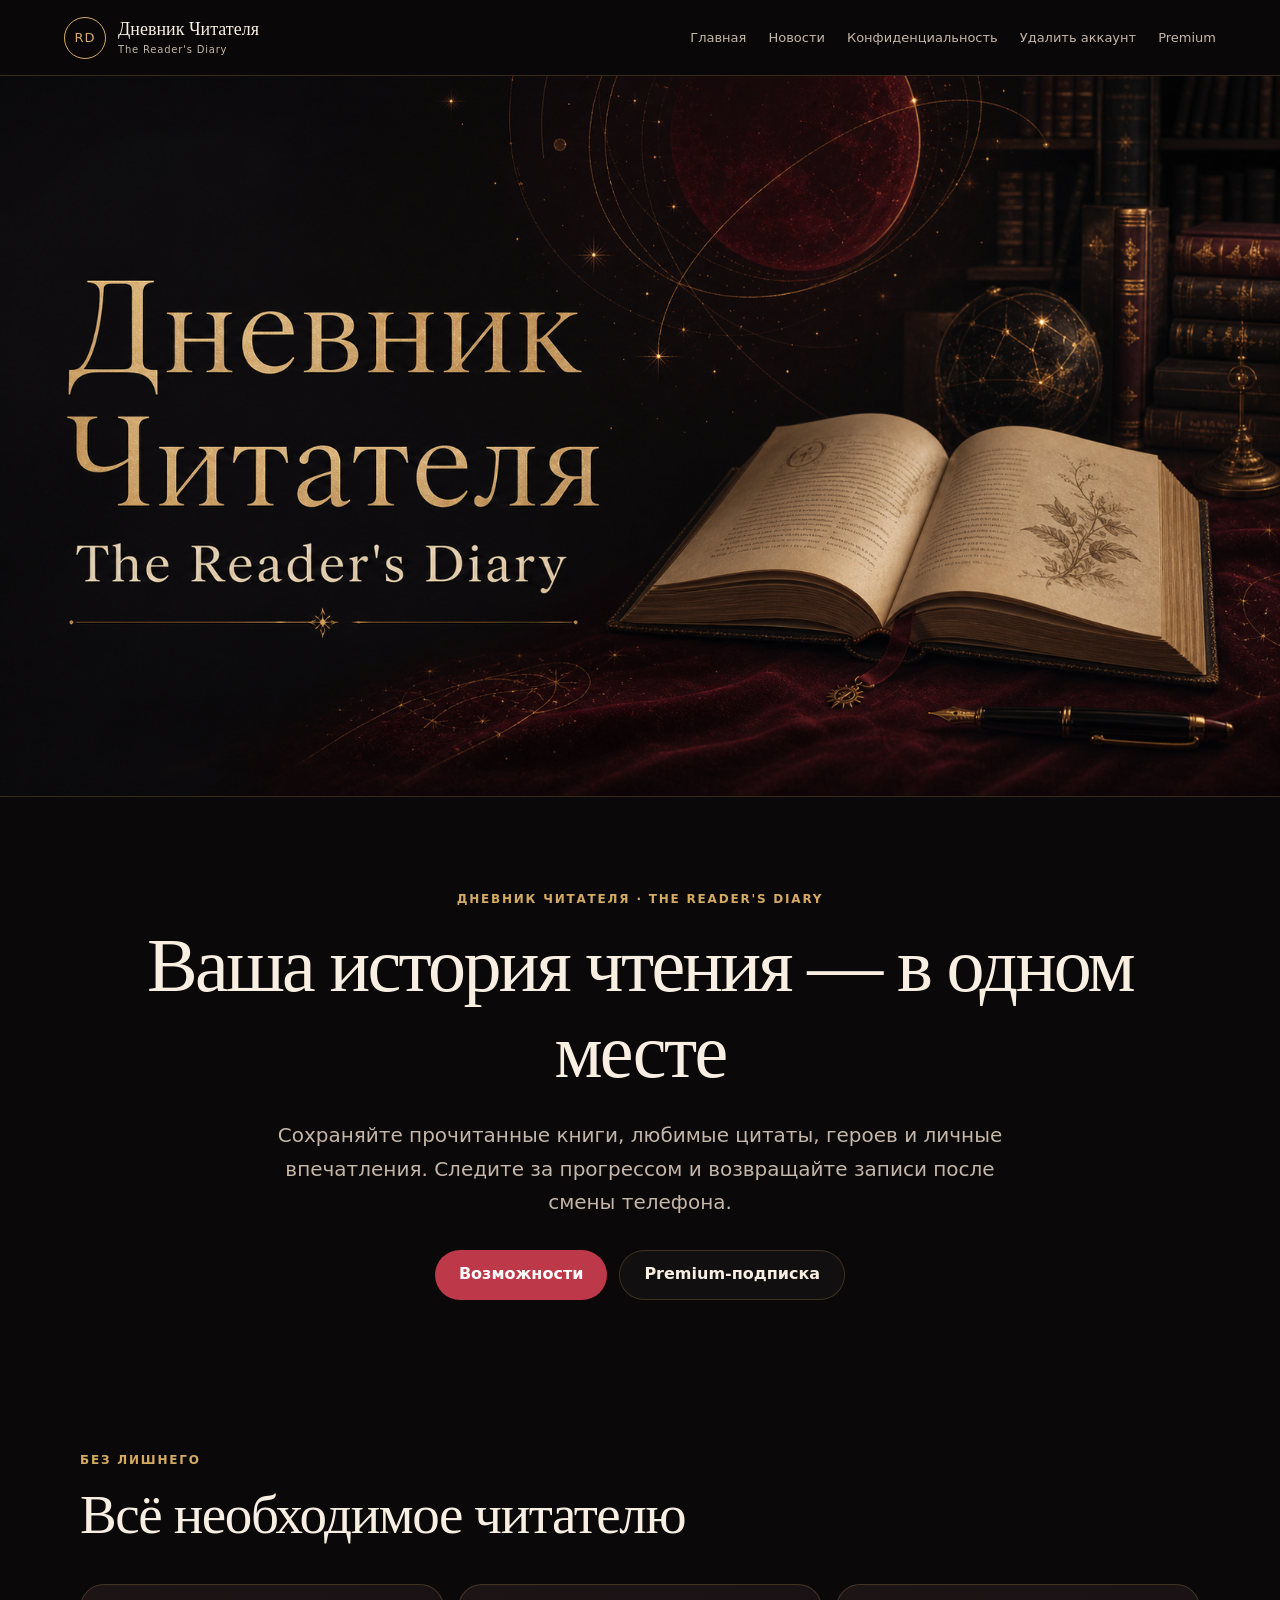
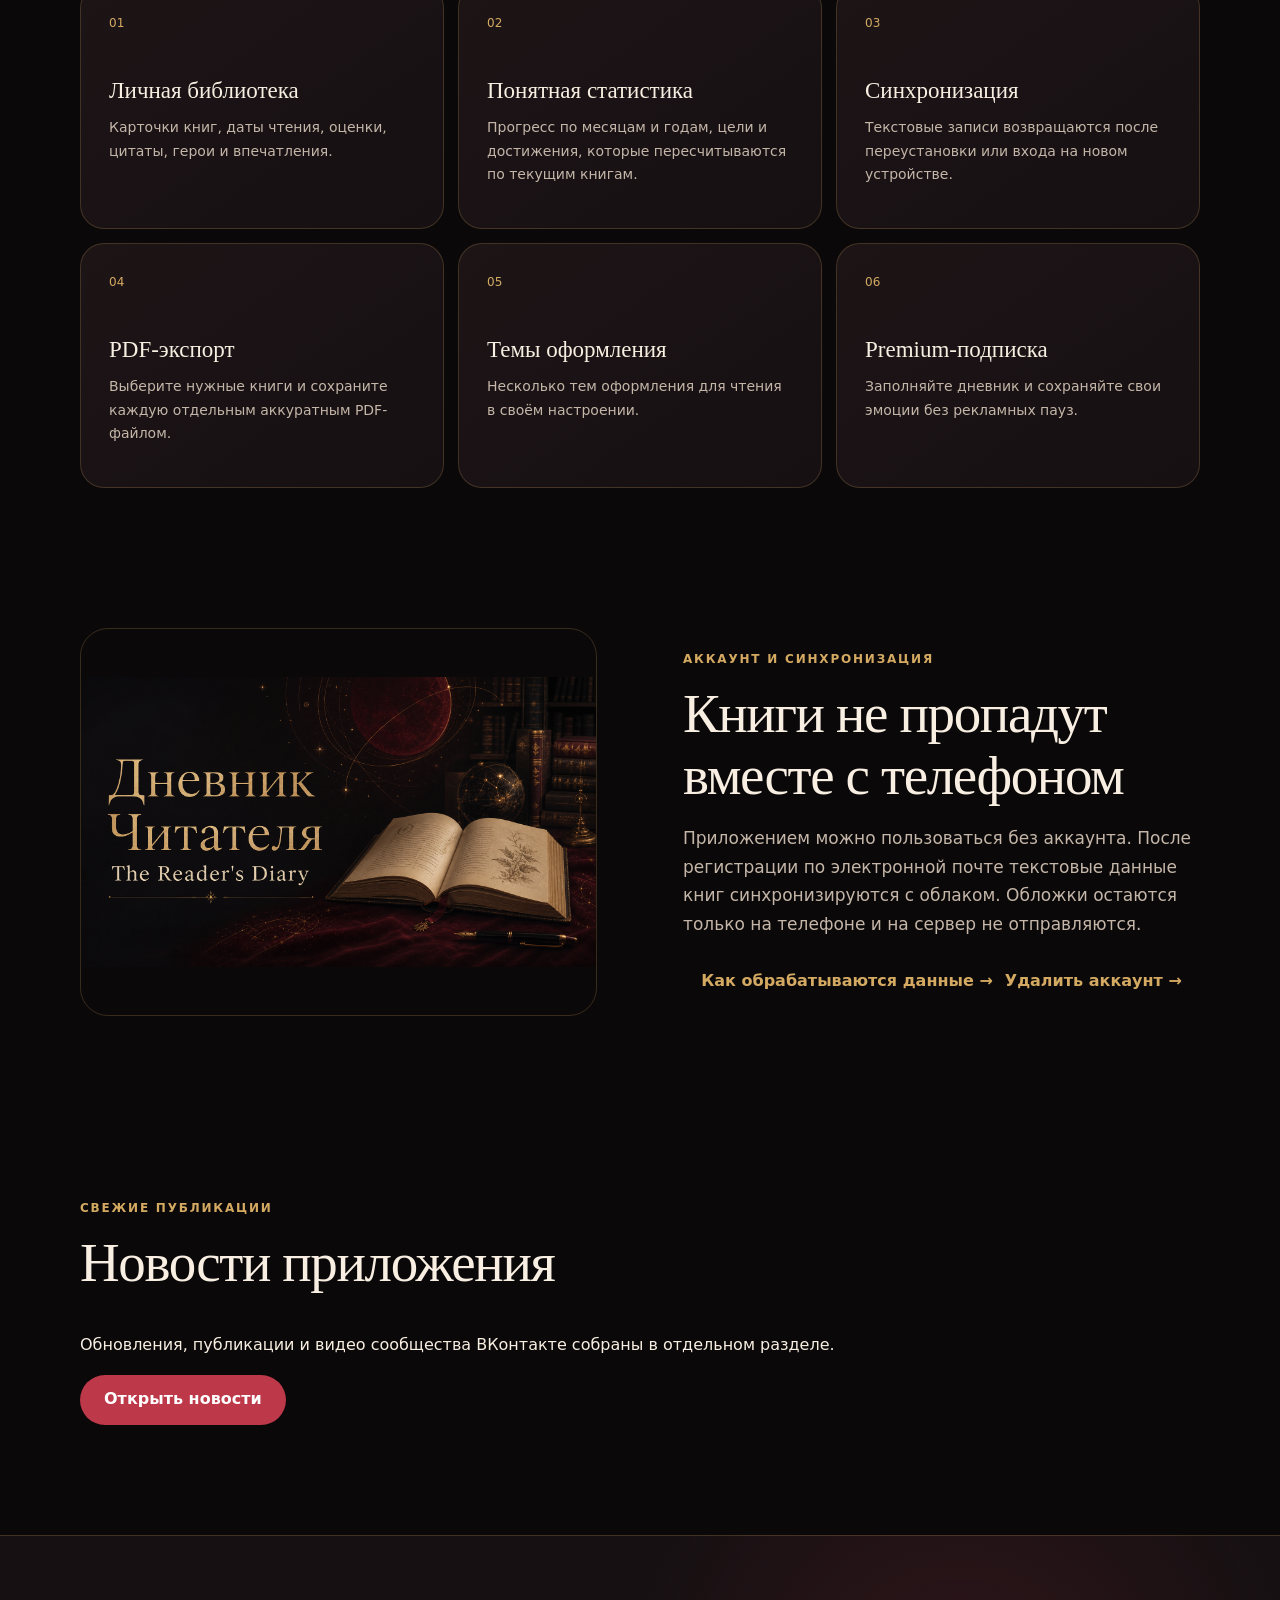
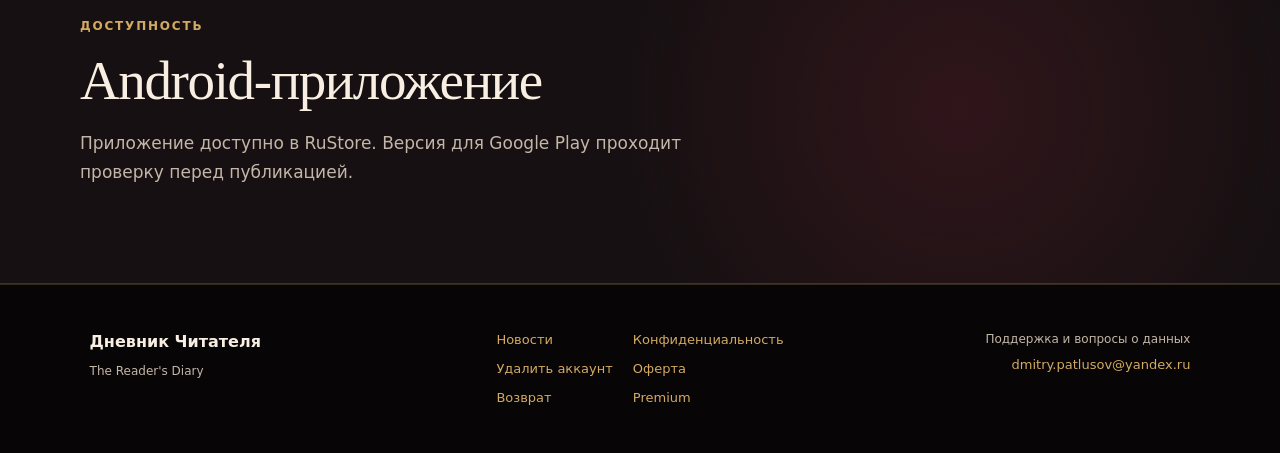
==== commit 4644fd55: "Update public site and legal pages" ====
--- a/index.html
+++ b/index.html
@@ -15,7 +15,7 @@
     <section class="featureSection contentWidth" id="possibilities"><div class="sectionHeading"><p class="eyebrow">Без лишнего</p><h2>Всё необходимое читателю</h2></div><div class="featureGrid"><article class="featureCard"><span>01</span><h3>Личная библиотека</h3><p>Карточки книг, даты чтения, оценки, цитаты, герои и впечатления.</p></article><article class="featureCard"><span>02</span><h3>Понятная статистика</h3><p>Прогресс по месяцам и годам, цели и достижения, которые пересчитываются по текущим книгам.</p></article><article class="featureCard"><span>03</span><h3>Синхронизация</h3><p>Текстовые записи возвращаются после переустановки или входа на новом устройстве.</p></article><article class="featureCard"><span>04</span><h3>PDF-экспорт</h3><p>Выберите нужные книги и сохраните каждую отдельным аккуратным PDF-файлом.</p></article><article class="featureCard"><span>05</span><h3>Темы оформления</h3><p>Несколько тем оформления для чтения в своём настроении.</p></article><article class="featureCard"><span>06</span><h3>Premium-подписка</h3><p>Заполняйте дневник и сохраняйте свои эмоции без рекламных пауз.</p></article></div></section>
     <section class="syncSection contentWidth"><div class="visualCrop"><img src="/og.png" alt=""></div><div><p class="eyebrow">Аккаунт и синхронизация</p><h2>Книги не пропадут вместе с телефоном</h2><p>Приложением можно пользоваться без аккаунта. После регистрации по электронной почте текстовые данные книг синхронизируются с облаком. Обложки остаются только на телефоне и на сервер не отправляются.</p><div class="buttonRow"><a href="/privacy.html" class="textLink">Как обрабатываются данные →</a><a href="/delete-account.html" class="textLink">Удалить аккаунт →</a></div></div></section>
     <section class="featureSection contentWidth"><div class="sectionHeading"><p class="eyebrow">Свежие публикации</p><h2>Новости приложения</h2></div><p>Обновления, публикации и видео сообщества ВКонтакте собраны в отдельном разделе.</p><a class="primaryButton" href="/news.html">Открыть новости</a></section>
-    <section class="storeSection"><div class="contentWidth"><p class="eyebrow">Доступность</p><h2>Android-приложение</h2><p>Приложение доступно в RuStore и опубликовано в Google Play в режиме закрытого тестирования.</p></div></section>
+    <section class="storeSection"><div class="contentWidth"><p class="eyebrow">Доступность</p><h2>Android-приложение</h2><p>Приложение доступно в RuStore. Версия для Google Play проходит проверку перед публикацией.</p></div></section>
   </main>
   <footer><div><b>Дневник Читателя</b><span>The Reader's Diary</span></div><div class="footerLinks"><a href="/news.html">Новости</a><a href="/privacy.html">Конфиденциальность</a><a href="/delete-account.html">Удалить аккаунт</a><a href="/offer.html">Оферта</a><a href="/refunds.html">Возврат</a><a href="/premium.html">Premium</a></div><div><span>Поддержка и вопросы о данных</span><a href="mailto:dmitry.patlusov@yandex.ru">dmitry.patlusov@yandex.ru</a></div></footer>
 </body>
--- a/styles.css
+++ b/styles.css
@@ -149,6 +149,14 @@
 .accountForm label, .promoForm label { display: grid; gap: 7px; color: var(--muted); font-size: 13px; }
 .accountForm input, .promoForm input { min-width: 0; height: 50px; border: 1px solid var(--line); border-radius: 12px; padding: 0 14px; background: var(--panel); color: var(--ink); font: inherit; }
 .accountForm .primaryButton, .promoForm .primaryButton { border: 0; cursor: pointer; }
+.accountPanel { display: grid; grid-template-columns: auto minmax(0, 1fr) auto; align-items: center; gap: 16px; margin-top: 24px; padding: 18px 20px; border: 1px solid var(--line); border-radius: 20px; background: var(--panel); }
+.accountPanel[hidden] { display: none; }
+.accountPanel > div { display: grid; min-width: 0; gap: 3px; }
+.accountPanel b { overflow: hidden; text-overflow: ellipsis; white-space: nowrap; }
+.accountPanel span:not(.accountIcon) { color: var(--muted); font-size: 13px; }
+.accountPanel span.isError { color: #ef8996; }
+.accountIcon { display: grid; width: 48px; height: 48px; place-items: center; border: 1px solid var(--gold); border-radius: 50%; background: rgba(212,170,98,.08); font-size: 23px; }
+.accountPanel .secondaryButton { border: 1px solid var(--line); color: var(--ink); cursor: pointer; font: inherit; }
 .deleteAccountForm { display: grid; max-width: 680px; gap: 14px; margin-top: 24px; }
 .deleteAccountForm label { display: grid; gap: 7px; color: var(--muted); font-size: 13px; }
 .deleteAccountForm input { min-width: 0; height: 50px; border: 1px solid var(--line); border-radius: 12px; padding: 0 14px; background: var(--panel); color: var(--ink); font: inherit; }
@@ -160,9 +168,22 @@
 .tariffCard h3 { font-size: 22px; }
 .tariffCard p { margin: 0; color: var(--gold); font-weight: 750; }
 .tariffCard.featured { border-color: var(--gold); }
+.tariffCard.selectedByApp { border-color: var(--red); box-shadow: 0 0 0 2px rgba(211, 55, 76, .22); }
 .tariffCard .primaryButton { width: 100%; border: 0; cursor: pointer; font: inherit; }
 .tariffCard button:disabled { cursor: wait; opacity: .65; }
 .vkNews { padding: 28px; border: 1px solid var(--line); border-radius: 22px; background: var(--panel); display: grid; gap: 18px; }
+.vkCommunityFrame { width: 100%; max-width: 700px; height: 420px; border: 0; }
+.newsFeed { display: grid; gap: 22px; }
+.newsCard { overflow: hidden; display: grid; grid-template-columns: minmax(280px, .85fr) minmax(0, 1.15fr); border: 1px solid var(--line); border-radius: 26px; background: var(--panel); }
+.newsCardBody, .newsArchiveBody { display: grid; align-content: start; gap: 12px; padding: 28px; }
+.newsCardBody h3, .newsArchiveBody h3 { font-size: clamp(24px, 3vw, 36px); }
+.newsCardBody p, .newsArchiveBody p { margin: 0; color: var(--muted); white-space: pre-line; }
+.newsCard time, .newsArchiveItem time { color: var(--gold); font-size: 12px; }
+.newsImage, .newsVideo { width: 100%; height: 100%; min-height: 320px; border: 0; background: #070506; object-fit: cover; }
+.newsArchive { display: grid; gap: 10px; }
+.newsArchiveItem { overflow: hidden; border: 1px solid var(--line); border-radius: 18px; background: var(--panel); }
+.newsArchiveItem summary { padding: 18px 22px; cursor: pointer; color: var(--ink); font-family: Georgia, serif; font-size: 19px; }
+.newsArchiveItem[open] summary { border-bottom: 1px solid var(--line); color: var(--gold); }
 
 footer {
   display: grid;
@@ -184,6 +205,7 @@
   .homeHero img { min-height: 360px; object-fit: cover; object-position: 60% center; }
   .featureGrid { grid-template-columns: repeat(2, 1fr); }
   .syncSection, .pageHero { grid-template-columns: 1fr; }
+  .newsCard { grid-template-columns: 1fr; }
   .pageHero { min-height: auto; padding-block: 56px; }
   .pageHeroImage { order: -1; }
   .tariffGrid { grid-template-columns: repeat(2, 1fr); }
@@ -203,6 +225,8 @@
   .table div { grid-template-columns: 1fr; gap: 5px; }
   .tariffGrid { grid-template-columns: 1fr; }
   .accountForm, .promoForm { grid-template-columns: 1fr; }
+  .accountPanel { grid-template-columns: auto minmax(0, 1fr); }
+  .accountPanel .secondaryButton { grid-column: 1 / -1; width: 100%; }
   .buttonRow { align-items: stretch; flex-direction: column; }
   .pageHero { padding-inline: 20px; }
   .pageHeroImage { border-radius: 18px; }
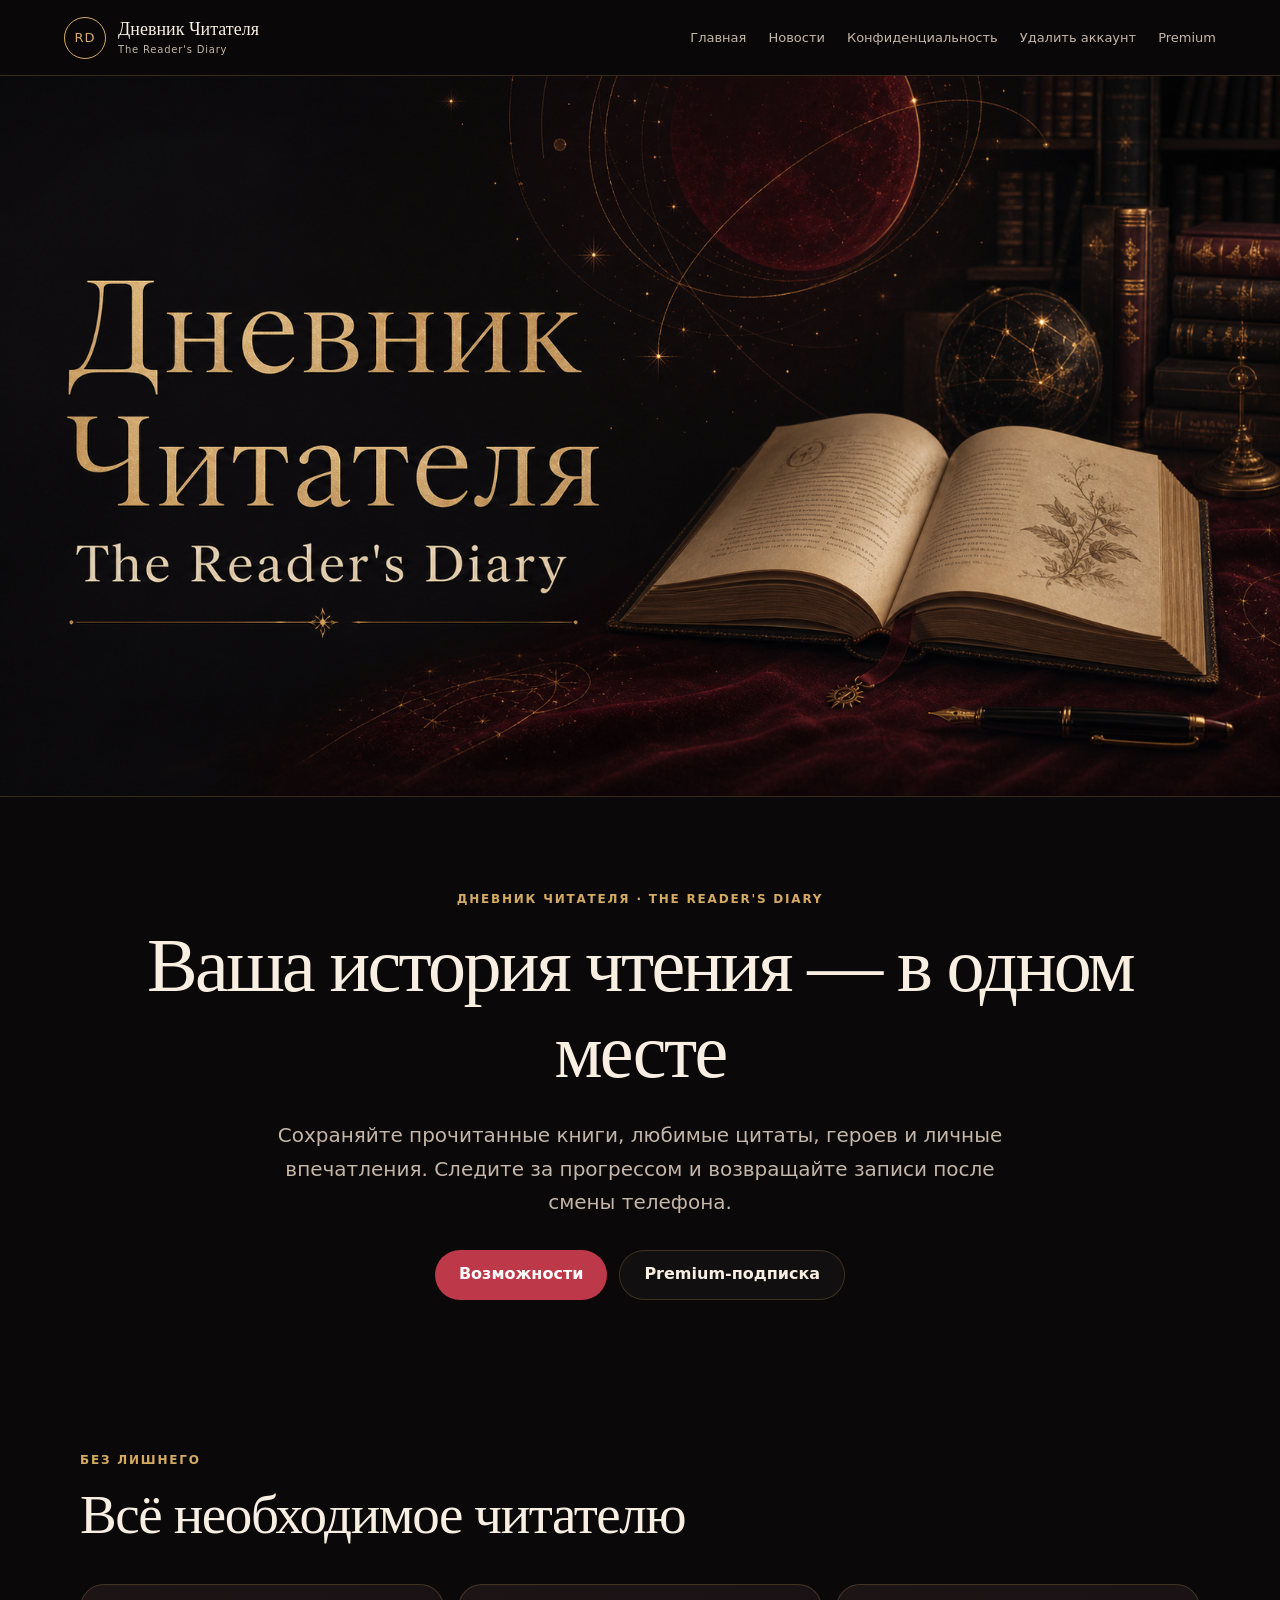
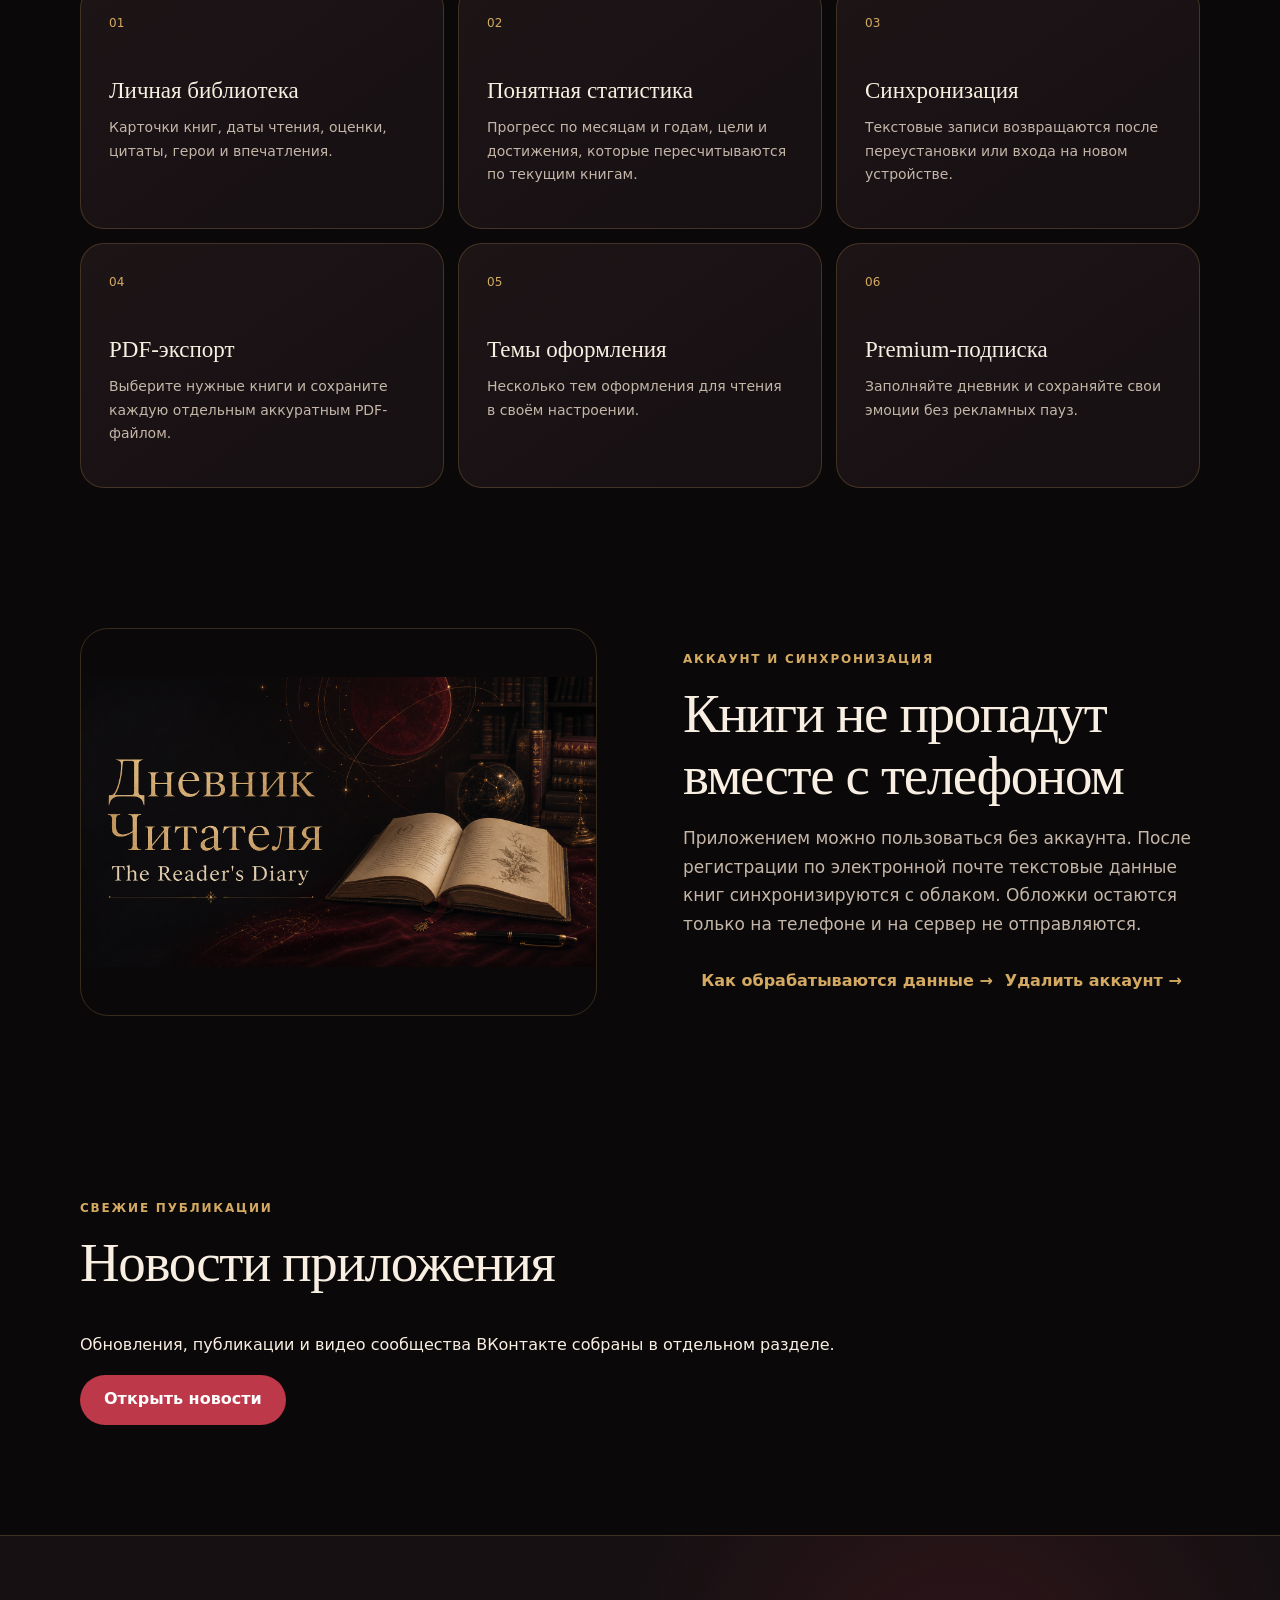
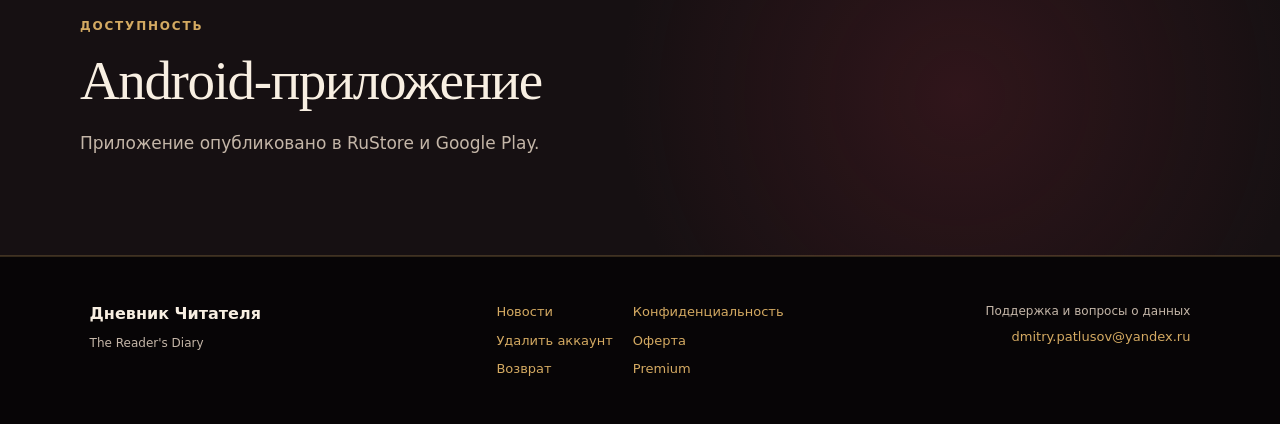
==== commit 6e431b23: "Correct store availability text" ====
--- a/index.html
+++ b/index.html
@@ -15,7 +15,7 @@
     <section class="featureSection contentWidth" id="possibilities"><div class="sectionHeading"><p class="eyebrow">Без лишнего</p><h2>Всё необходимое читателю</h2></div><div class="featureGrid"><article class="featureCard"><span>01</span><h3>Личная библиотека</h3><p>Карточки книг, даты чтения, оценки, цитаты, герои и впечатления.</p></article><article class="featureCard"><span>02</span><h3>Понятная статистика</h3><p>Прогресс по месяцам и годам, цели и достижения, которые пересчитываются по текущим книгам.</p></article><article class="featureCard"><span>03</span><h3>Синхронизация</h3><p>Текстовые записи возвращаются после переустановки или входа на новом устройстве.</p></article><article class="featureCard"><span>04</span><h3>PDF-экспорт</h3><p>Выберите нужные книги и сохраните каждую отдельным аккуратным PDF-файлом.</p></article><article class="featureCard"><span>05</span><h3>Темы оформления</h3><p>Несколько тем оформления для чтения в своём настроении.</p></article><article class="featureCard"><span>06</span><h3>Premium-подписка</h3><p>Заполняйте дневник и сохраняйте свои эмоции без рекламных пауз.</p></article></div></section>
     <section class="syncSection contentWidth"><div class="visualCrop"><img src="/og.png" alt=""></div><div><p class="eyebrow">Аккаунт и синхронизация</p><h2>Книги не пропадут вместе с телефоном</h2><p>Приложением можно пользоваться без аккаунта. После регистрации по электронной почте текстовые данные книг синхронизируются с облаком. Обложки остаются только на телефоне и на сервер не отправляются.</p><div class="buttonRow"><a href="/privacy.html" class="textLink">Как обрабатываются данные →</a><a href="/delete-account.html" class="textLink">Удалить аккаунт →</a></div></div></section>
     <section class="featureSection contentWidth"><div class="sectionHeading"><p class="eyebrow">Свежие публикации</p><h2>Новости приложения</h2></div><p>Обновления, публикации и видео сообщества ВКонтакте собраны в отдельном разделе.</p><a class="primaryButton" href="/news.html">Открыть новости</a></section>
-    <section class="storeSection"><div class="contentWidth"><p class="eyebrow">Доступность</p><h2>Android-приложение</h2><p>Приложение доступно в RuStore. Версия для Google Play проходит проверку перед публикацией.</p></div></section>
+    <section class="storeSection"><div class="contentWidth"><p class="eyebrow">Доступность</p><h2>Android-приложение</h2><p>Приложение опубликовано в RuStore и Google Play.</p></div></section>
   </main>
   <footer><div><b>Дневник Читателя</b><span>The Reader's Diary</span></div><div class="footerLinks"><a href="/news.html">Новости</a><a href="/privacy.html">Конфиденциальность</a><a href="/delete-account.html">Удалить аккаунт</a><a href="/offer.html">Оферта</a><a href="/refunds.html">Возврат</a><a href="/premium.html">Premium</a></div><div><span>Поддержка и вопросы о данных</span><a href="mailto:dmitry.patlusov@yandex.ru">dmitry.patlusov@yandex.ru</a></div></footer>
 </body>
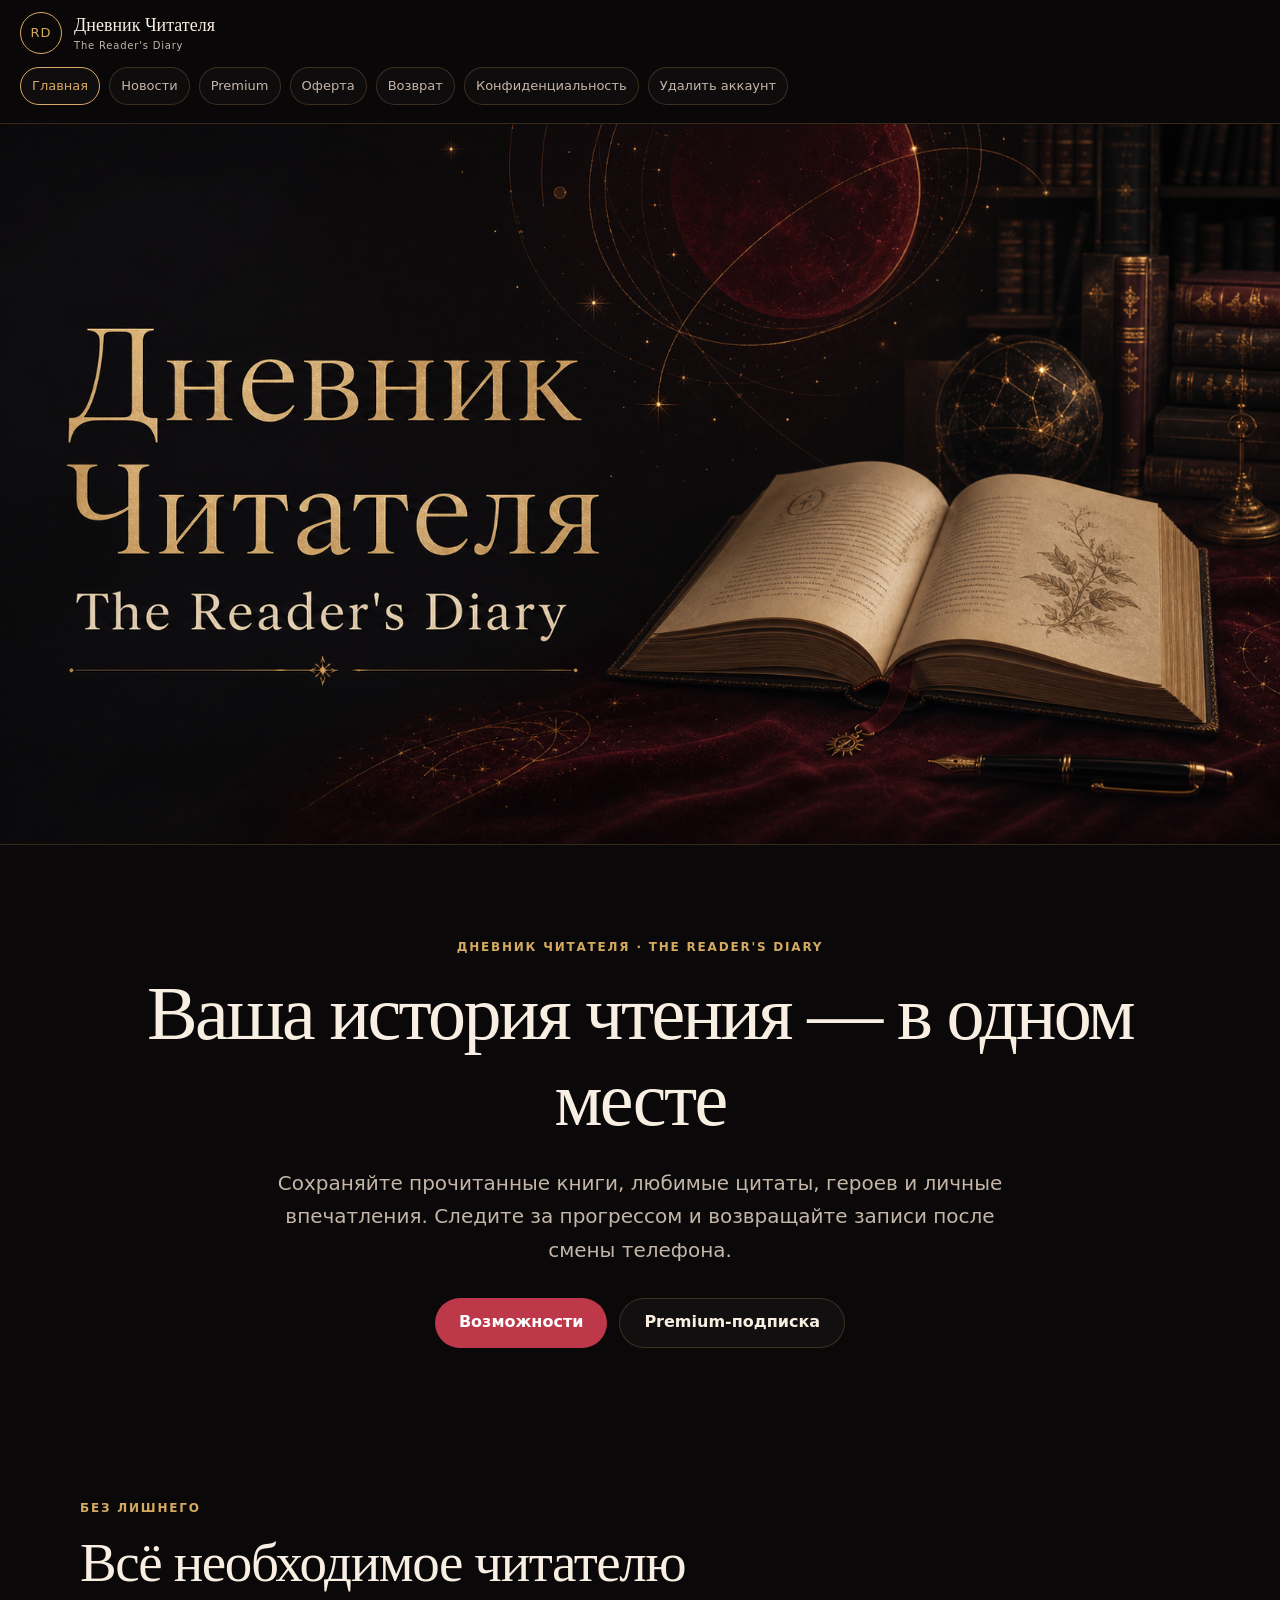
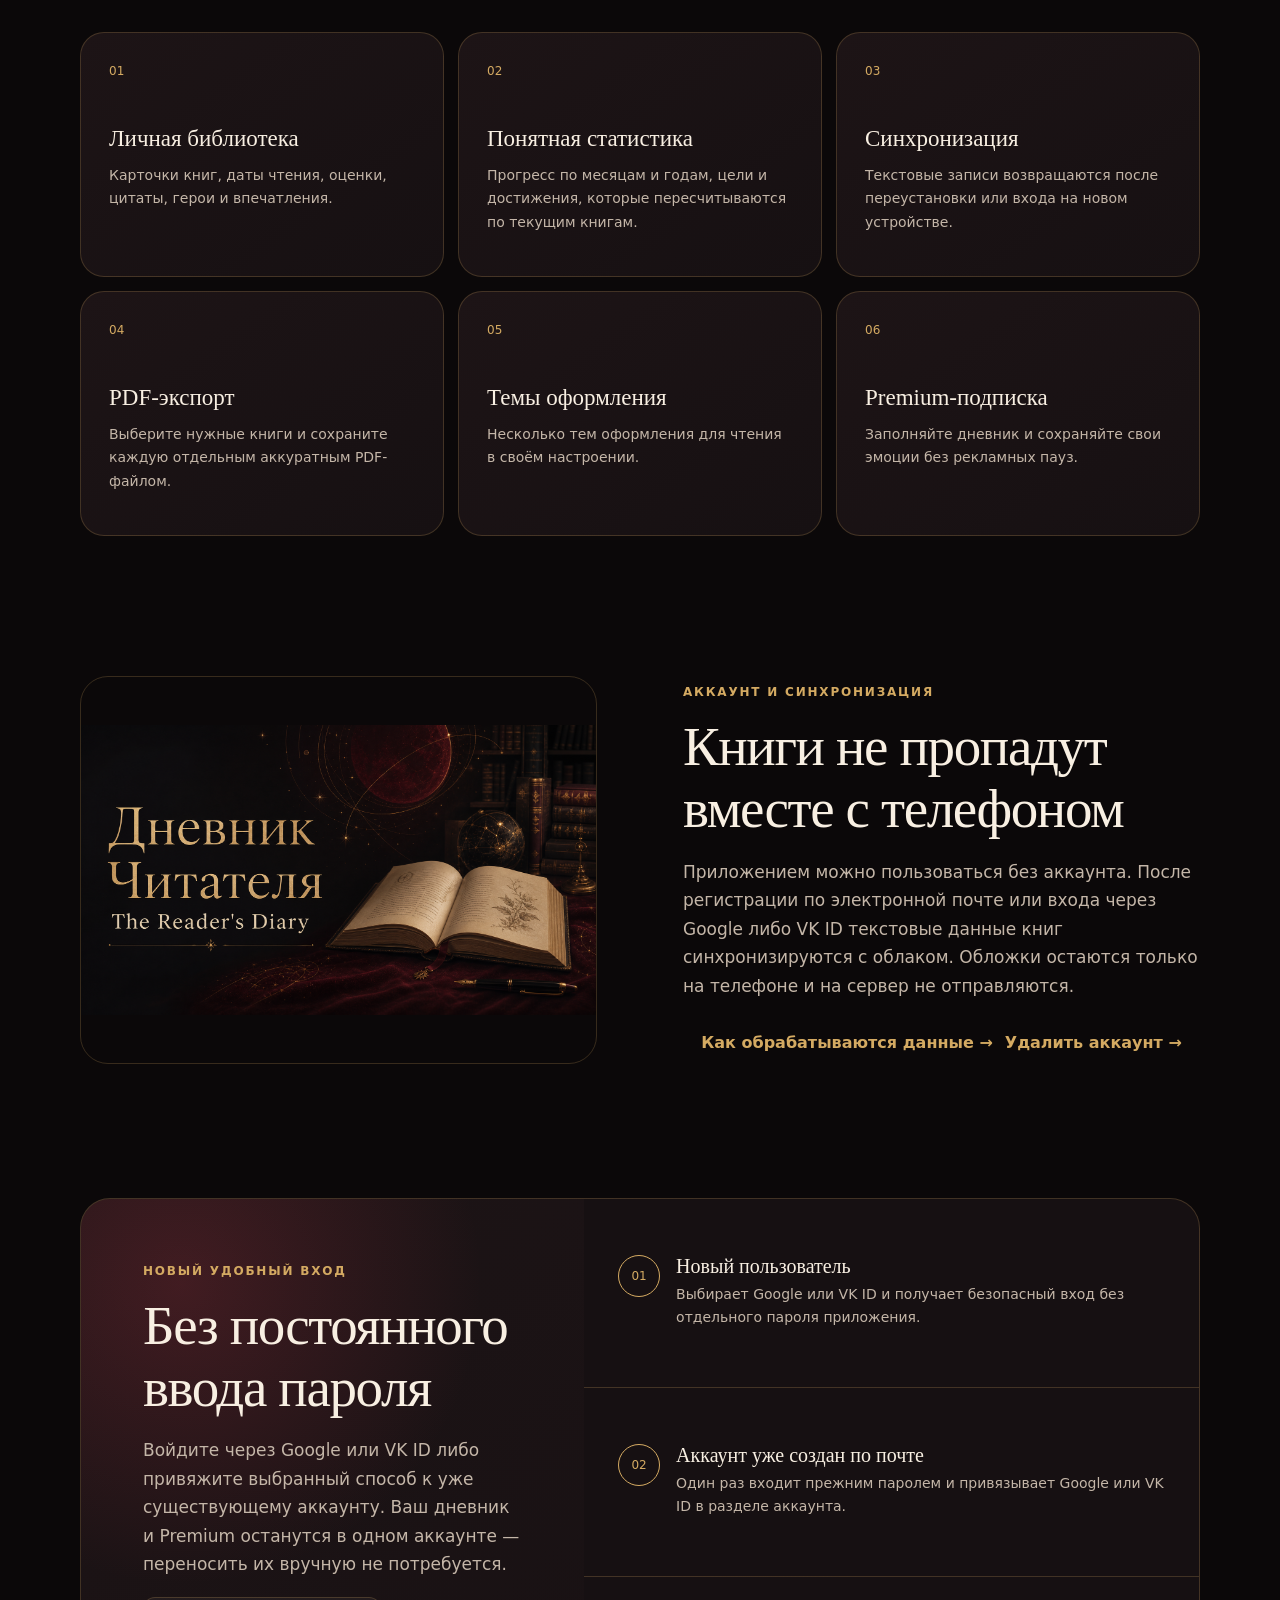
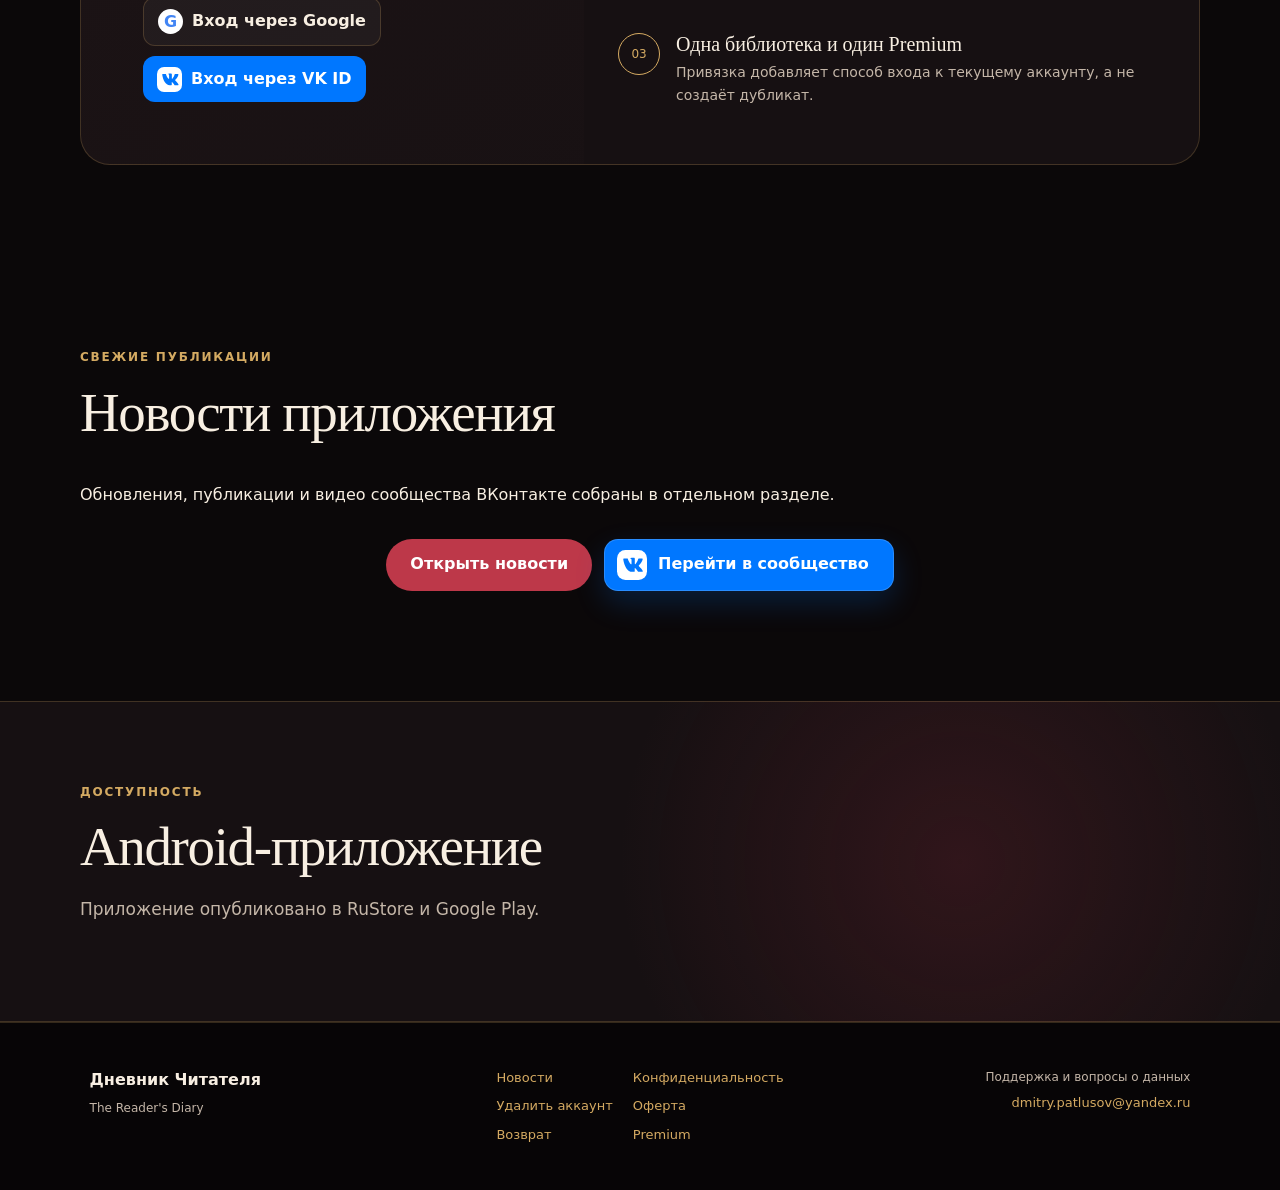
==== commit 685e6295: "feat: publish VK ID and unified legal navigation" ====
--- a/index.html
+++ b/index.html
@@ -4,17 +4,18 @@
   <meta charset="utf-8">
   <meta name="viewport" content="width=device-width,initial-scale=1">
   <title>Дневник Читателя — The Reader's Diary</title>
-  <meta name="description" content="Личный дневник чтения: книги, цитаты, впечатления, статистика и синхронизация.">
+  <meta name="description" content="Личный дневник чтения: книги, цитаты, впечатления, статистика, облачная синхронизация и удобный вход через Google или VK ID.">
   <link rel="stylesheet" href="/styles.css">
 </head>
 <body>
-  <header class="topbar"><a href="/" class="brand" aria-label="На главную"><span class="brandMark">RD</span><span><b>Дневник Читателя</b><small>The Reader's Diary</small></span></a><nav aria-label="Основная навигация"><a href="/">Главная</a><a href="/news.html">Новости</a><a href="/privacy.html">Конфиденциальность</a><a href="/delete-account.html">Удалить аккаунт</a><a href="/premium.html">Premium</a></nav></header>
+  <header class="topbar"><a href="/" class="brand" aria-label="На главную"><span class="brandMark">RD</span><span><b>Дневник Читателя</b><small>The Reader's Diary</small></span></a><nav aria-label="Основная навигация"><a href="/" aria-current="page">Главная</a><a href="/news.html">Новости</a><a href="/premium.html">Premium</a><a href="/offer.html">Оферта</a><a href="/refunds.html">Возврат</a><a href="/privacy.html">Конфиденциальность</a><a href="/delete-account.html">Удалить аккаунт</a></nav></header>
   <main>
     <section class="homeHero"><img src="/og.png" alt="Дневник Читателя — книга в домашней библиотеке"></section>
     <section class="intro contentWidth"><p class="eyebrow">Дневник Читателя · The Reader's Diary</p><h1>Ваша история чтения — в одном месте</h1><p class="lead">Сохраняйте прочитанные книги, любимые цитаты, героев и личные впечатления. Следите за прогрессом и возвращайте записи после смены телефона.</p><div class="buttonRow"><a class="primaryButton" href="#possibilities">Возможности</a><a href="/premium.html" class="secondaryButton">Premium-подписка</a></div></section>
     <section class="featureSection contentWidth" id="possibilities"><div class="sectionHeading"><p class="eyebrow">Без лишнего</p><h2>Всё необходимое читателю</h2></div><div class="featureGrid"><article class="featureCard"><span>01</span><h3>Личная библиотека</h3><p>Карточки книг, даты чтения, оценки, цитаты, герои и впечатления.</p></article><article class="featureCard"><span>02</span><h3>Понятная статистика</h3><p>Прогресс по месяцам и годам, цели и достижения, которые пересчитываются по текущим книгам.</p></article><article class="featureCard"><span>03</span><h3>Синхронизация</h3><p>Текстовые записи возвращаются после переустановки или входа на новом устройстве.</p></article><article class="featureCard"><span>04</span><h3>PDF-экспорт</h3><p>Выберите нужные книги и сохраните каждую отдельным аккуратным PDF-файлом.</p></article><article class="featureCard"><span>05</span><h3>Темы оформления</h3><p>Несколько тем оформления для чтения в своём настроении.</p></article><article class="featureCard"><span>06</span><h3>Premium-подписка</h3><p>Заполняйте дневник и сохраняйте свои эмоции без рекламных пауз.</p></article></div></section>
-    <section class="syncSection contentWidth"><div class="visualCrop"><img src="/og.png" alt=""></div><div><p class="eyebrow">Аккаунт и синхронизация</p><h2>Книги не пропадут вместе с телефоном</h2><p>Приложением можно пользоваться без аккаунта. После регистрации по электронной почте текстовые данные книг синхронизируются с облаком. Обложки остаются только на телефоне и на сервер не отправляются.</p><div class="buttonRow"><a href="/privacy.html" class="textLink">Как обрабатываются данные →</a><a href="/delete-account.html" class="textLink">Удалить аккаунт →</a></div></div></section>
-    <section class="featureSection contentWidth"><div class="sectionHeading"><p class="eyebrow">Свежие публикации</p><h2>Новости приложения</h2></div><p>Обновления, публикации и видео сообщества ВКонтакте собраны в отдельном разделе.</p><a class="primaryButton" href="/news.html">Открыть новости</a></section>
+    <section class="syncSection contentWidth"><div class="visualCrop"><img src="/og.png" alt=""></div><div><p class="eyebrow">Аккаунт и синхронизация</p><h2>Книги не пропадут вместе с телефоном</h2><p>Приложением можно пользоваться без аккаунта. После регистрации по электронной почте или входа через Google либо VK ID текстовые данные книг синхронизируются с облаком. Обложки остаются только на телефоне и на сервер не отправляются.</p><div class="buttonRow"><a href="/privacy.html" class="textLink">Как обрабатываются данные →</a><a href="/delete-account.html" class="textLink">Удалить аккаунт →</a></div></div></section>
+    <section class="authStory contentWidth" id="account-sign-in"><div class="authStoryPanel"><div class="authStoryIntro"><p class="eyebrow">Новый удобный вход</p><h2>Без постоянного ввода пароля</h2><p>Войдите через Google или VK ID либо привяжите выбранный способ к уже существующему аккаунту. Ваш дневник и Premium останутся в одном аккаунте — переносить их вручную не потребуется.</p><div class="authProviderBadges"><div class="googleBadge"><span>G</span>Вход через Google</div><div class="vkBadge"><img src="/vk-logo.svg" alt="" aria-hidden="true">Вход через VK ID</div></div></div><div class="authStorySteps"><article class="authStoryStep"><span>01</span><div><h3>Новый пользователь</h3><p>Выбирает Google или VK ID и получает безопасный вход без отдельного пароля приложения.</p></div></article><article class="authStoryStep"><span>02</span><div><h3>Аккаунт уже создан по почте</h3><p>Один раз входит прежним паролем и привязывает Google или VK ID в разделе аккаунта.</p></div></article><article class="authStoryStep"><span>03</span><div><h3>Одна библиотека и один Premium</h3><p>Привязка добавляет способ входа к текущему аккаунту, а не создаёт дубликат.</p></div></article></div></div></section>
+    <section class="featureSection contentWidth"><div class="sectionHeading"><p class="eyebrow">Свежие публикации</p><h2>Новости приложения</h2></div><p>Обновления, публикации и видео сообщества ВКонтакте собраны в отдельном разделе.</p><div class="buttonRow"><a class="primaryButton" href="/news.html">Открыть новости</a><a class="vkCommunityButton" href="https://vk.ru/club240924894" target="_blank" rel="noopener"><img src="/vk-logo.svg" alt="" aria-hidden="true">Перейти в сообщество</a></div></section>
     <section class="storeSection"><div class="contentWidth"><p class="eyebrow">Доступность</p><h2>Android-приложение</h2><p>Приложение опубликовано в RuStore и Google Play.</p></div></section>
   </main>
   <footer><div><b>Дневник Читателя</b><span>The Reader's Diary</span></div><div class="footerLinks"><a href="/news.html">Новости</a><a href="/privacy.html">Конфиденциальность</a><a href="/delete-account.html">Удалить аккаунт</a><a href="/offer.html">Оферта</a><a href="/refunds.html">Возврат</a><a href="/premium.html">Premium</a></div><div><span>Поддержка и вопросы о данных</span><a href="mailto:dmitry.patlusov@yandex.ru">dmitry.patlusov@yandex.ru</a></div></footer>
--- a/styles.css
+++ b/styles.css
@@ -57,8 +57,9 @@
   letter-spacing: .08em;
 }
 nav { display: flex; flex-wrap: wrap; justify-content: flex-end; gap: 22px; }
-nav a { color: var(--muted); text-decoration: none; font-size: 13px; }
+nav a { color: var(--muted); text-decoration: none; font-size: 13px; white-space: nowrap; }
 nav a:hover, footer a:hover, .textLink:hover { color: var(--gold); }
+nav a[aria-current="page"] { color: var(--ink); }
 
 .homeHero { overflow: hidden; border-bottom: 1px solid var(--line); background: #090708; }
 .homeHero img { width: 100%; max-height: 720px; object-fit: cover; }
@@ -83,6 +84,27 @@
 }
 .primaryButton { background: var(--red); color: white; }
 .secondaryButton { border: 1px solid var(--line); background: rgba(255,255,255,.03); }
+.vkCommunityButton {
+  display: inline-flex;
+  width: fit-content;
+  min-height: 52px;
+  align-items: center;
+  justify-content: center;
+  gap: 11px;
+  padding: 0 24px 0 12px;
+  border: 1px solid rgba(255,255,255,.16);
+  border-radius: 14px;
+  background: #0077ff;
+  box-shadow: 0 12px 30px rgba(0,119,255,.2);
+  color: #fff;
+  font-weight: 800;
+  text-decoration: none;
+  transition: transform .18s ease, background .18s ease, box-shadow .18s ease;
+}
+.vkCommunityButton:hover { transform: translateY(-1px); background: #006bdc; box-shadow: 0 16px 34px rgba(0,119,255,.3); }
+.vkCommunityButton img { width: 30px; height: 30px; flex: 0 0 30px; }
+.vkCommunityButton.compact { min-height: 44px; padding-right: 18px; border-radius: 12px; font-size: 13px; }
+.vkCommunityButton.compact img { width: 26px; height: 26px; flex-basis: 26px; }
 
 .featureSection { padding: 72px 0 110px; }
 .sectionHeading { max-width: 720px; margin-bottom: 38px; }
@@ -102,6 +124,20 @@
 .visualCrop { overflow: hidden; aspect-ratio: 4 / 3; border: 1px solid var(--line); border-radius: 28px; }
 .visualCrop img { width: 100%; height: 100%; object-fit: contain; object-position: center; }
 .textLink { color: var(--gold); font-weight: 700; text-decoration: none; }
+.authStory { padding: 24px 0 110px; }
+.authStoryPanel { overflow: hidden; display: grid; grid-template-columns: minmax(0, .9fr) minmax(0, 1.1fr); border: 1px solid var(--line); border-radius: 30px; background: linear-gradient(145deg, var(--panel-2), var(--panel)); }
+.authStoryIntro { padding: clamp(32px, 5vw, 62px); background: radial-gradient(circle at 20% 15%, rgba(189,56,73,.23), transparent 48%); }
+.authStoryIntro p:not(.eyebrow) { color: var(--muted); font-size: 17px; }
+.authStorySteps { display: grid; gap: 1px; background: var(--line); }
+.authStoryStep { display: grid; grid-template-columns: 42px minmax(0,1fr); align-content: center; gap: 16px; padding: 28px 34px; background: var(--panel); }
+.authStoryStep > span { display: grid; width: 42px; height: 42px; place-items: center; border: 1px solid var(--gold); border-radius: 50%; color: var(--gold); font-size: 12px; }
+.authStoryStep h3 { font-size: 20px; }
+.authStoryStep p { margin: 5px 0 0; color: var(--muted); font-size: 14px; }
+.authProviderBadges { display: flex; flex-wrap: wrap; gap: 10px; margin-top: 18px; }
+.googleBadge { display: inline-flex; align-items: center; gap: 9px; padding: 10px 14px; border: 1px solid var(--line); border-radius: 12px; background: rgba(255,255,255,.04); font-weight: 750; }
+.googleBadge span { display: grid; width: 25px; height: 25px; place-items: center; border-radius: 50%; background: #fff; color: #4285f4; font-weight: 900; }
+.vkBadge { display: inline-flex; align-items: center; gap: 9px; padding: 10px 14px; border-radius: 12px; background: #0077ff; color: #fff; font-weight: 750; }
+.vkBadge img { width: 25px; height: 25px; }
 .storeSection { padding: 80px 0; border-block: 1px solid var(--line); background: radial-gradient(circle at 75% 50%, rgba(126,38,52,.25), transparent 35%), var(--panel); }
 .storeSection p:not(.eyebrow) { max-width: 650px; color: var(--muted); font-size: 17px; }
 
@@ -171,7 +207,29 @@
 .tariffCard.selectedByApp { border-color: var(--red); box-shadow: 0 0 0 2px rgba(211, 55, 76, .22); }
 .tariffCard .primaryButton { width: 100%; border: 0; cursor: pointer; font: inherit; }
 .tariffCard button:disabled { cursor: wait; opacity: .65; }
+.socialAuthPanel { display: grid; gap: 12px; margin-top: 16px; max-width: 420px; }
+.socialAuthPanel[hidden] { display: none; }
+.authDivider { display: flex; align-items: center; gap: 12px; color: var(--muted); font-size: 13px; }
+.authDivider::before, .authDivider::after { content: ""; height: 1px; flex: 1; background: rgba(83, 65, 49, .16); }
+.googleAuthButton { min-height: 44px; }
+.vkAuthButton { width: 100%; min-height: 44px; display: flex; justify-content: center; align-items: center; gap: 10px; border: 0; border-radius: 10px; padding: 10px 16px; background: #0077ff; color: #fff; font: inherit; font-weight: 700; cursor: pointer; }
+.vkAuthButton[hidden] { display: none; }
+.vkAuthButton:hover { background: #0069df; }
+.vkAuthButton:disabled { cursor: wait; opacity: .65; }
+.vkAuthMark { display: inline-grid; place-items: center; width: 28px; height: 28px; border-radius: 8px; background: #fff; color: #0077ff; font-size: 12px; font-weight: 900; }
+.socialAuthHint { margin: 0; color: var(--muted); font-size: 12px; line-height: 1.45; }
+.appAuthPage { min-height: 100vh; display: grid; place-items: center; padding: 24px; }
+.appAuthCard { width: min(100%, 440px); display: grid; justify-items: center; gap: 18px; padding: 34px 28px; border: 1px solid rgba(83, 65, 49, .16); border-radius: 24px; background: var(--paper); box-shadow: 0 18px 50px rgba(52, 40, 30, .12); color: #332820; text-align: center; }
+.appAuthCard h1, .appAuthCard p { margin: 0; color: #332820; }
+.appAuthCard #appAuthLead { color: #6e5d50; }
+.appAuthCard .paymentState { color: #8a5a12; }
+.appAuthCard .paymentState.isError { color: #a52d3d; }
+.appAuthCard .secondaryButton { width: 100%; border-color: rgba(83, 65, 49, .24); color: #332820; text-align: center; }
 .vkNews { padding: 28px; border: 1px solid var(--line); border-radius: 22px; background: var(--panel); display: grid; gap: 18px; }
+.releaseSpotlight { display: grid; grid-template-columns: auto minmax(0,1fr); gap: 24px; padding: 30px; border: 1px solid var(--line); border-radius: 24px; background: linear-gradient(135deg, rgba(126,38,52,.24), var(--panel)); }
+.releaseBadge { display: grid; width: 94px; height: 94px; place-items: center; border: 1px solid var(--gold); border-radius: 24px; color: var(--gold); font-family: Georgia, serif; font-size: 24px; }
+.releaseSpotlight h3 { margin-bottom: 9px; }
+.releaseSpotlight p { margin: 0; color: var(--muted); }
 .vkCommunityFrame { width: 100%; max-width: 700px; height: 420px; border: 0; }
 .newsFeed { display: grid; gap: 22px; }
 .newsCard { overflow: hidden; display: grid; grid-template-columns: minmax(280px, .85fr) minmax(0, 1.15fr); border: 1px solid var(--line); border-radius: 26px; background: var(--panel); }
@@ -200,11 +258,17 @@
 footer a { color: var(--gold); text-decoration: none; font-size: 13px; }
 .footerLinks { grid-template-columns: repeat(2, auto); gap: 7px 20px; }
 
+@media (max-width: 1500px) {
+  .topbar { flex-wrap: wrap; gap: 10px; padding-inline: 20px; }
+  .topbar nav { width: 100%; flex-wrap: nowrap; justify-content: flex-start; gap: 9px; overflow-x: auto; padding: 3px 0 6px; scrollbar-width: thin; }
+  .topbar nav a { padding: 7px 11px; border: 1px solid var(--line); border-radius: 999px; background: rgba(255,255,255,.025); }
+  .topbar nav a[aria-current="page"] { border-color: var(--gold); color: var(--gold); }
+}
+
 @media (max-width: 850px) {
-  nav { display: none; }
-  .homeHero img { min-height: 360px; object-fit: cover; object-position: 60% center; }
+  .homeHero img { min-height: 0; max-height: none; object-fit: contain; object-position: center; }
   .featureGrid { grid-template-columns: repeat(2, 1fr); }
-  .syncSection, .pageHero { grid-template-columns: 1fr; }
+  .syncSection, .pageHero, .authStoryPanel { grid-template-columns: 1fr; }
   .newsCard { grid-template-columns: 1fr; }
   .pageHero { min-height: auto; padding-block: 56px; }
   .pageHeroImage { order: -1; }
@@ -217,7 +281,7 @@
 
 @media (max-width: 560px) {
   .brand small { display: none; }
-  .homeHero img { min-height: 290px; object-position: 63% center; }
+  .homeHero img { min-height: 0; object-position: center; }
   .intro { padding-top: 64px; }
   .featureGrid { grid-template-columns: 1fr; }
   .featureCard { min-height: 205px; }
@@ -230,6 +294,9 @@
   .buttonRow { align-items: stretch; flex-direction: column; }
   .pageHero { padding-inline: 20px; }
   .pageHeroImage { border-radius: 18px; }
+  .releaseSpotlight { grid-template-columns: 1fr; }
+  .releaseBadge { width: 76px; height: 76px; border-radius: 20px; font-size: 20px; }
+  .vkCommunityButton { width: 100%; }
 }
 
 @media (prefers-reduced-motion: reduce) { html { scroll-behavior: auto; } }
